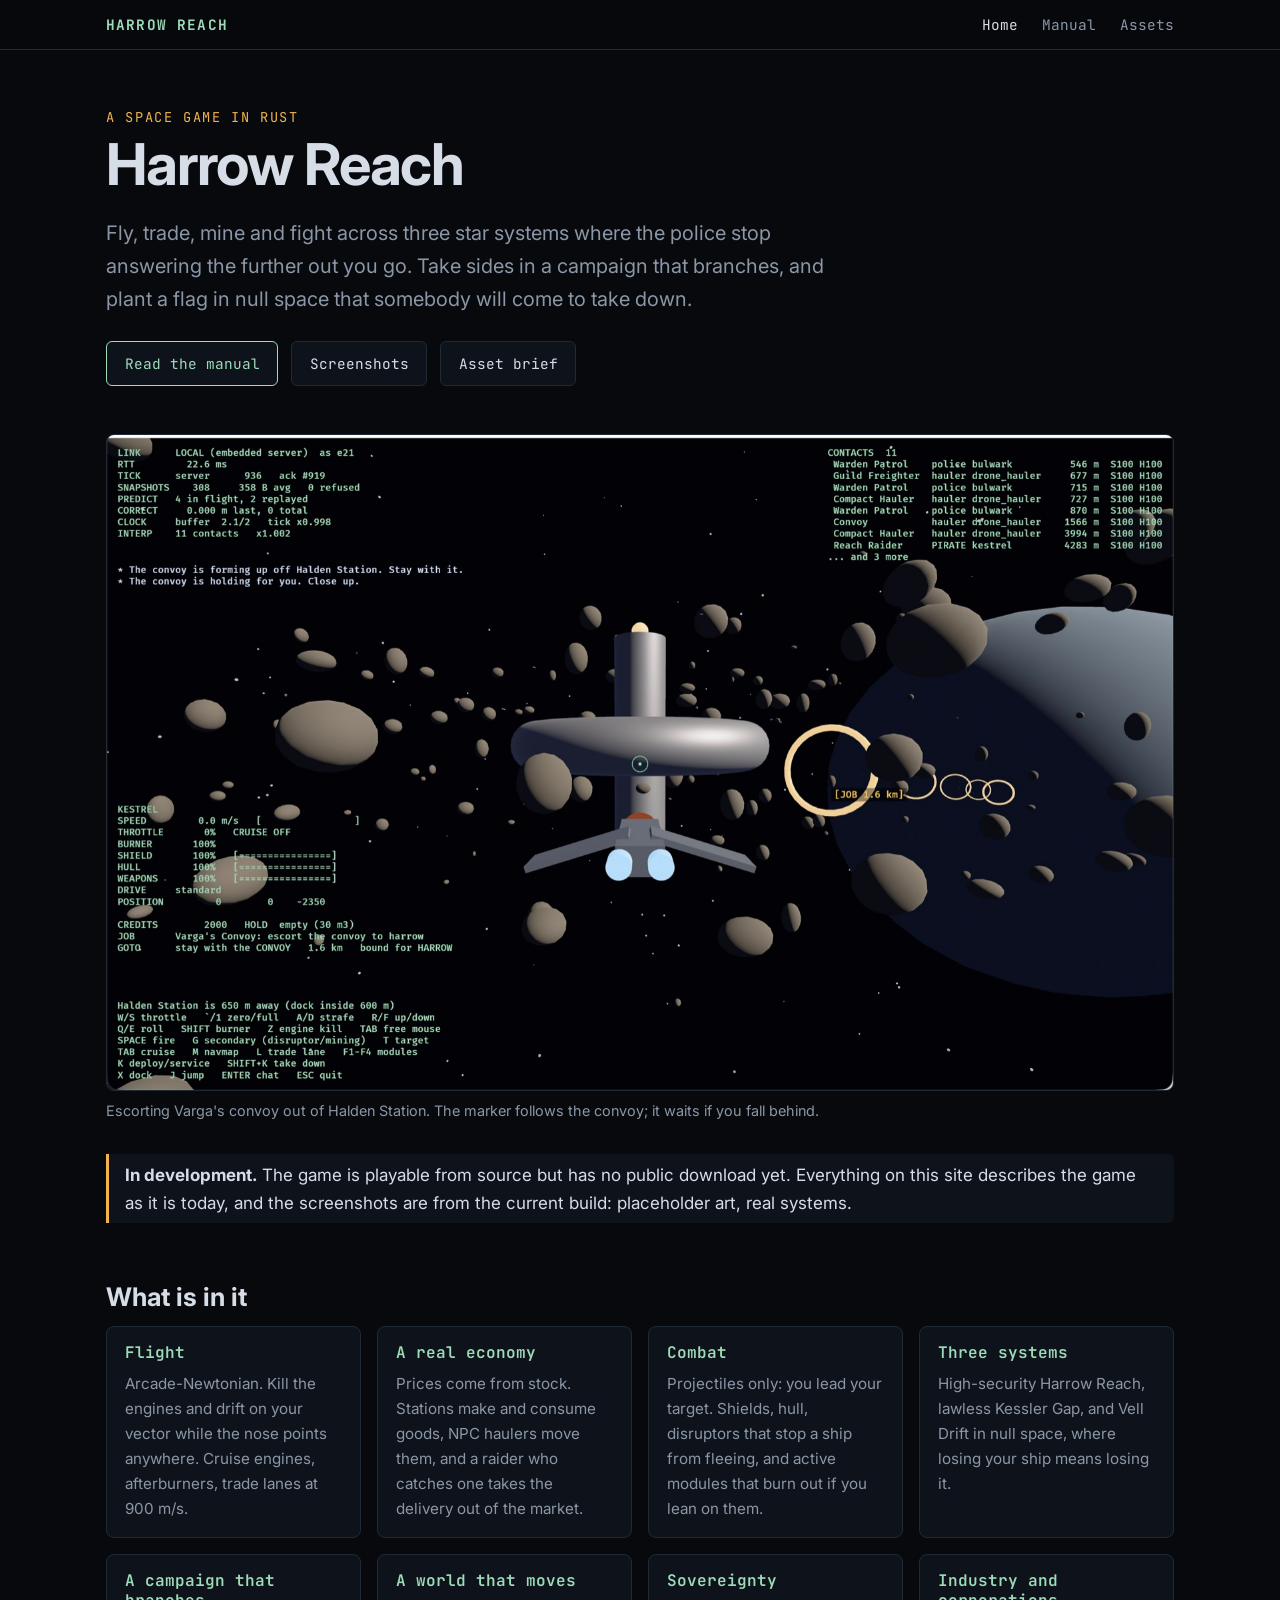
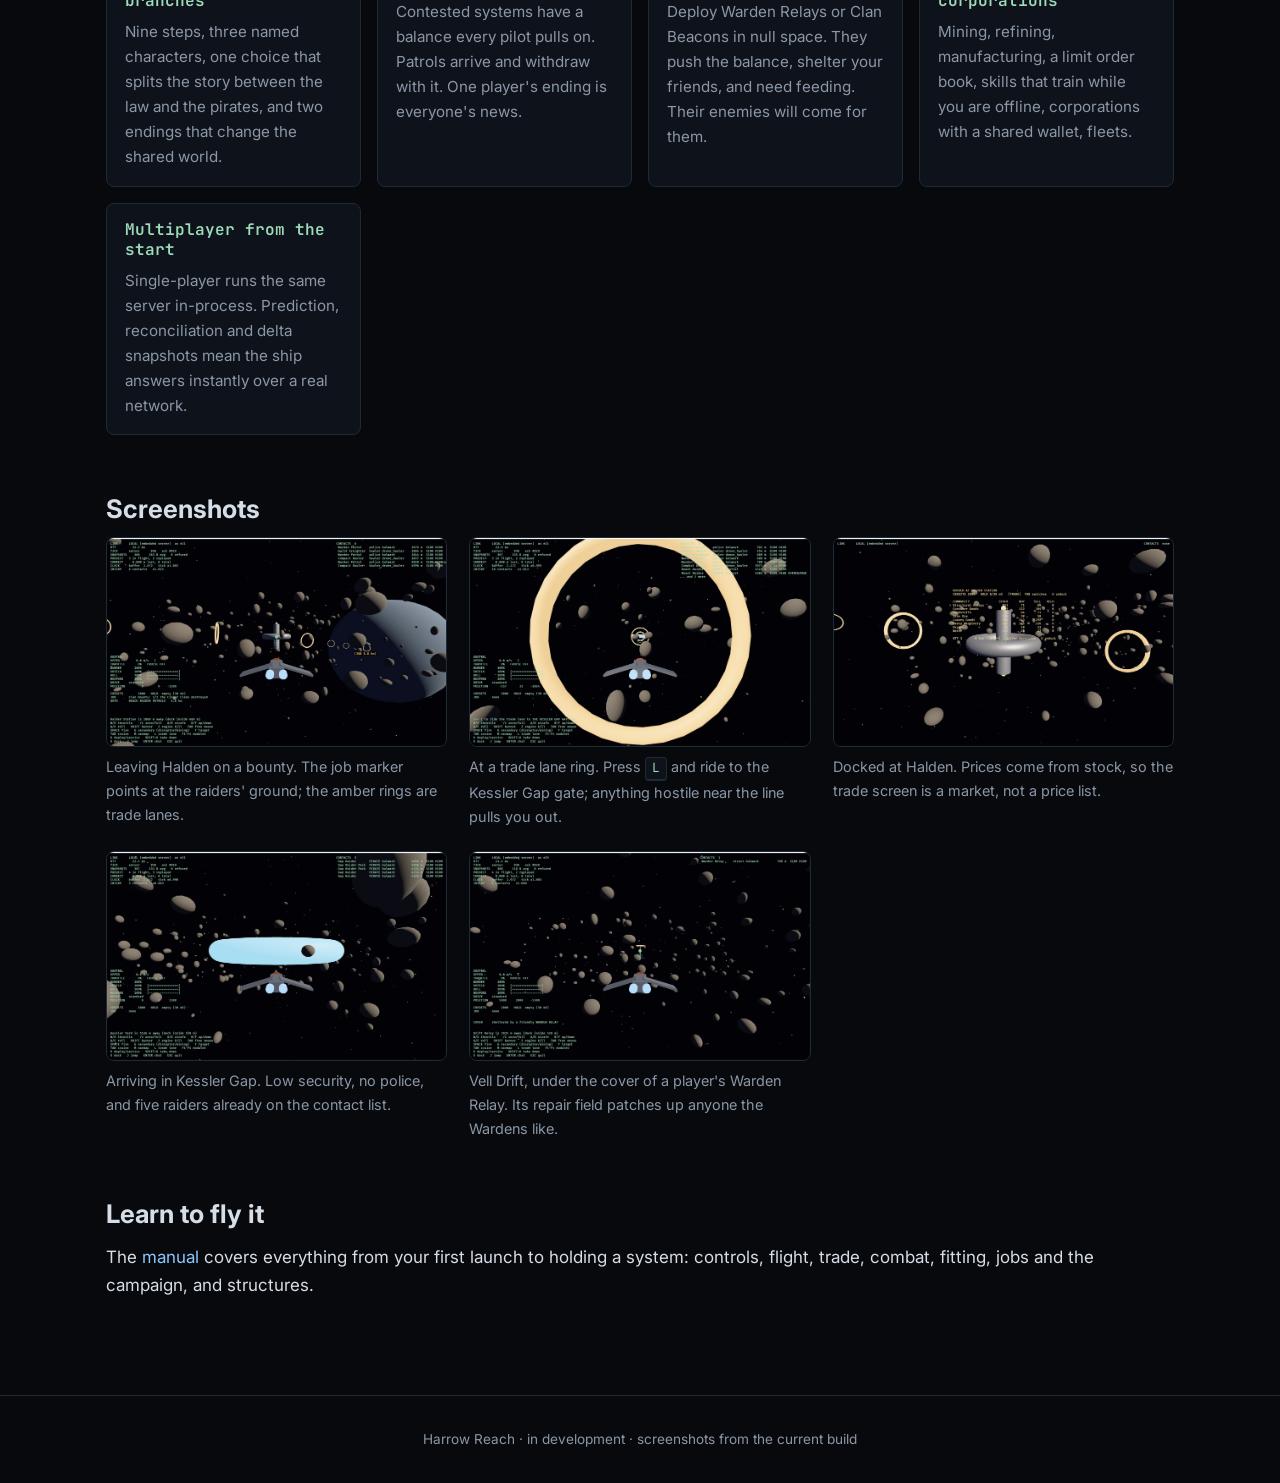
==== index.html @ b9db740d "The site: front page, screenshots, manual, asset brief Co-Authored-By: Claude Opus 5.5 (1M context) " ====
<!doctype html>
<html lang="en">
<head>
  <meta charset="utf-8">
  <meta name="viewport" content="width=device-width, initial-scale=1">
  <title>Harrow Reach</title>
  <meta name="description" content="A space trading and combat game in Rust: fly, trade, mine, fight, take sides, and plant a flag in null space.">
  <link rel="preconnect" href="https://fonts.googleapis.com">
  <link rel="preconnect" href="https://fonts.gstatic.com" crossorigin>
  <link href="https://fonts.googleapis.com/css2?family=Inter:wght@400;600;700&family=JetBrains+Mono:wght@400;600;700&display=swap" rel="stylesheet">
  <link rel="icon" href="data:image/svg+xml,%3Csvg xmlns=%27http://www.w3.org/2000/svg%27 viewBox=%270 0 32 32%27%3E%3Crect width=%2732%27 height=%2732%27 rx=%276%27 fill=%27%2307090d%27/%3E%3Ccircle cx=%2716%27 cy=%2716%27 r=%279%27 fill=%27none%27 stroke=%27%23f2b34d%27 stroke-width=%273%27/%3E%3C/svg%3E">
  <link rel="stylesheet" href="style.css">
</head>
<body>
  <nav class="site">
    <span class="brand">HARROW REACH</span>
    <a href="./" class="here">Home</a>
    <a href="manual.html">Manual</a>
    <a href="assets.html">Assets</a>
  </nav>

  <main>
    <section class="hero">
      <div class="kicker">A space game in Rust</div>
      <h1>Harrow Reach</h1>
      <p class="lede">
        Fly, trade, mine and fight across three star systems where the police
        stop answering the further out you go. Take sides in a campaign that
        branches, and plant a flag in null space that somebody will come to
        take down.
      </p>
      <div class="actions">
        <a class="button primary" href="manual.html">Read the manual</a>
        <a class="button" href="#screenshots">Screenshots</a>
        <a class="button" href="assets.html">Asset brief</a>
      </div>
    </section>

    <figure class="shot-hero">
      <img src="screenshots/02-convoy.jpg" alt="A Kestrel fighter beside Halden Station, escorting a Guild convoy; the HUD shows the job and a marker on the convoy." width="1600" height="982">
      <figcaption>Escorting Varga's convoy out of Halden Station. The marker follows the convoy; it waits if you fall behind.</figcaption>
    </figure>

    <p class="status" style="margin-top:2rem">
      <strong>In development.</strong> The game is playable from source but has
      no public download yet. Everything on this site describes the game as it
      is today, and the screenshots are from the current build: placeholder
      art, real systems.
    </p>

    <h2>What is in it</h2>
    <div class="features">
      <div class="feature"><h3>Flight</h3><p>Arcade-Newtonian. Kill the engines and drift on your vector while the nose points anywhere. Cruise engines, afterburners, trade lanes at 900 m/s.</p></div>
      <div class="feature"><h3>A real economy</h3><p>Prices come from stock. Stations make and consume goods, NPC haulers move them, and a raider who catches one takes the delivery out of the market.</p></div>
      <div class="feature"><h3>Combat</h3><p>Projectiles only: you lead your target. Shields, hull, disruptors that stop a ship from fleeing, and active modules that burn out if you lean on them.</p></div>
      <div class="feature"><h3>Three systems</h3><p>High-security Harrow Reach, lawless Kessler Gap, and Vell Drift in null space, where losing your ship means losing it.</p></div>
      <div class="feature"><h3>A campaign that branches</h3><p>Nine steps, three named characters, one choice that splits the story between the law and the pirates, and two endings that change the shared world.</p></div>
      <div class="feature"><h3>A world that moves</h3><p>Contested systems have a balance every pilot pulls on. Patrols arrive and withdraw with it. One player's ending is everyone's news.</p></div>
      <div class="feature"><h3>Sovereignty</h3><p>Deploy Warden Relays or Clan Beacons in null space. They push the balance, shelter your friends, and need feeding. Their enemies will come for them.</p></div>
      <div class="feature"><h3>Industry and corporations</h3><p>Mining, refining, manufacturing, a limit order book, skills that train while you are offline, corporations with a shared wallet, fleets.</p></div>
      <div class="feature"><h3>Multiplayer from the start</h3><p>Single-player runs the same server in-process. Prediction, reconciliation and delta snapshots mean the ship answers instantly over a real network.</p></div>
    </div>

    <h2 id="screenshots">Screenshots</h2>
    <div class="gallery">
      <figure>
        <a href="screenshots/01-halden.jpg"><img src="screenshots/01-halden.jpg" alt="Launching from near Halden Station with a bounty job; the HUD points at the raider patrols 5.8 km away." loading="lazy" width="1600" height="982"></a>
        <figcaption>Leaving Halden on a bounty. The job marker points at the raiders' ground; the amber rings are trade lanes.</figcaption>
      </figure>
      <figure>
        <a href="screenshots/03-lane.jpg"><img src="screenshots/03-lane.jpg" alt="At the ring of a trade lane, lined up toward the Kessler Gap gate." loading="lazy" width="1600" height="982"></a>
        <figcaption>At a trade lane ring. Press <kbd>L</kbd> and ride to the Kessler Gap gate; anything hostile near the line pulls you out.</figcaption>
      </figure>
      <figure>
        <a href="screenshots/04-docked.jpg"><img src="screenshots/04-docked.jpg" alt="Docked at Halden Station, the trade screen listing commodities with stock and prices." loading="lazy" width="1600" height="982"></a>
        <figcaption>Docked at Halden. Prices come from stock, so the trade screen is a market, not a price list.</figcaption>
      </figure>
      <figure>
        <a href="screenshots/05-kessler.jpg"><img src="screenshots/05-kessler.jpg" alt="Arriving in Kessler Gap beside the gate, with five Gap Raiders on the contact list." loading="lazy" width="1600" height="982"></a>
        <figcaption>Arriving in Kessler Gap. Low security, no police, and five raiders already on the contact list.</figcaption>
      </figure>
      <figure>
        <a href="screenshots/06-drift.jpg"><img src="screenshots/06-drift.jpg" alt="In Vell Drift, sheltering under a friendly Warden Relay 700 m ahead." loading="lazy" width="1600" height="982"></a>
        <figcaption>Vell Drift, under the cover of a player's Warden Relay. Its repair field patches up anyone the Wardens like.</figcaption>
      </figure>
    </div>

    <h2>Learn to fly it</h2>
    <p>
      The <a href="manual.html">manual</a> covers everything from your first
      launch to holding a system: controls, flight, trade, combat, fitting,
      jobs and the campaign, and structures.
    </p>
  </main>

  <footer>Harrow Reach · in development · screenshots from the current build</footer>
</body>
</html>
---- style.css ----
/* Harrow Reach: the site. The game's own palette, the HUD's own font. */

:root {
  --bg: #07090d;
  --panel: #0e131b;
  --line: #1f2a37;
  --text: #d6dde6;
  --muted: #8b97a6;
  --hud: #9edbb8;       /* the in-game HUD green */
  --amber: #f2b34d;     /* lane rings and the job marker */
  --link: #8cc8ff;
  --mono: "JetBrains Mono", ui-monospace, "SF Mono", Menlo, monospace;
  --sans: "Inter", system-ui, -apple-system, "Segoe UI", sans-serif;
}

* { box-sizing: border-box; }

body {
  margin: 0;
  background: var(--bg);
  color: var(--text);
  font: 17px/1.65 var(--sans);
}

a { color: var(--link); text-decoration: none; }
a:hover { text-decoration: underline; }

code, kbd, .mono { font-family: var(--mono); font-size: 0.88em; }
kbd {
  display: inline-block;
  padding: 0 0.45em;
  border: 1px solid var(--line);
  border-bottom-width: 2px;
  border-radius: 4px;
  background: var(--panel);
  color: var(--hud);
  white-space: nowrap;
}

/* --- navigation -------------------------------------------------------- */

nav.site {
  position: sticky;
  top: 0;
  z-index: 10;
  display: flex;
  align-items: center;
  gap: 1.5rem;
  padding: 0.8rem max(16px, calc((100% - 1100px) / 2 + 16px));
  background: rgba(7, 9, 13, 0.92);
  backdrop-filter: blur(6px);
  border-bottom: 1px solid var(--line);
  font-family: var(--mono);
  font-size: 0.9rem;
}
nav.site .brand { color: var(--hud); font-weight: 700; letter-spacing: 0.08em; margin-right: auto; }
nav.site a { color: var(--muted); }
nav.site a.here, nav.site a:hover { color: var(--text); text-decoration: none; }

/* --- layout ------------------------------------------------------------ */

main { max-width: 1100px; margin: 0 auto; padding: 0 16px 5rem; }
.narrow { max-width: 760px; }

h1, h2, h3 { line-height: 1.25; }
h1 { font-size: clamp(2.2rem, 6vw, 3.6rem); margin: 0; letter-spacing: -0.02em; }
h2 { font-size: 1.6rem; margin: 3.2rem 0 0.8rem; padding-top: 0.4rem; }
h3 { font-size: 1.15rem; margin: 2rem 0 0.5rem; color: var(--hud); font-family: var(--mono); font-weight: 600; }
p, ul, ol, table { margin: 0 0 1rem; }
.muted { color: var(--muted); }

/* --- the front page ------------------------------------------------------ */

.hero { padding: 3.5rem 0 2rem; }
.hero .kicker { font-family: var(--mono); color: var(--amber); letter-spacing: 0.12em; font-size: 0.85rem; text-transform: uppercase; }
.hero .lede { font-size: 1.25rem; color: var(--muted); max-width: 46rem; margin-top: 1rem; }
.hero .actions { display: flex; flex-wrap: wrap; gap: 0.8rem; margin-top: 1.6rem; }
.button {
  display: inline-block;
  padding: 0.6rem 1.1rem;
  border: 1px solid var(--line);
  border-radius: 6px;
  background: var(--panel);
  color: var(--text);
  font-family: var(--mono);
  font-size: 0.9rem;
}
.button.primary { border-color: var(--hud); color: var(--hud); }
.button:hover { text-decoration: none; border-color: var(--text); }

figure { margin: 0; }
figure img { display: block; width: 100%; height: auto; border-radius: 8px; border: 1px solid var(--line); }
figcaption { color: var(--muted); font-size: 0.9rem; margin-top: 0.5rem; }
.shot-hero { margin: 1rem 0 0; }

.features { display: grid; grid-template-columns: repeat(auto-fit, minmax(240px, 1fr)); gap: 1rem; }
.feature { background: var(--panel); border: 1px solid var(--line); border-radius: 8px; padding: 1rem 1.1rem; }
.feature h3 { margin-top: 0; font-size: 1rem; }
.feature p { margin: 0; color: var(--muted); font-size: 0.95rem; }

.gallery { display: grid; grid-template-columns: repeat(auto-fit, minmax(320px, 1fr)); gap: 1.4rem; }
.gallery a:hover { text-decoration: none; }

.status { border-left: 3px solid var(--amber); padding: 0.4rem 1rem; background: var(--panel); border-radius: 0 6px 6px 0; }

/* --- the manual ---------------------------------------------------------- */

.manual article { min-width: 0; }
.manual { display: grid; grid-template-columns: 220px minmax(0, 1fr); gap: 3rem; padding-top: 2.5rem; }
.toc { position: sticky; top: 4.5rem; align-self: start; font-size: 0.9rem; max-height: calc(100vh - 6rem); overflow: auto; }
.toc ol { list-style: none; padding: 0; margin: 0; }
.toc li { margin: 0.2rem 0; }
.toc a { color: var(--muted); }
.toc a:hover { color: var(--text); }
.manual h2:first-of-type { margin-top: 0.5rem; }

table { width: 100%; border-collapse: collapse; font-size: 0.95rem; }
th, td { text-align: left; vertical-align: top; padding: 0.45rem 0.6rem; border-bottom: 1px solid var(--line); }
th { color: var(--muted); font-weight: 600; font-size: 0.85rem; text-transform: uppercase; letter-spacing: 0.04em; }
td:first-child { white-space: nowrap; }
.table-wrap { overflow-x: auto; }

.note { border: 1px solid var(--line); background: var(--panel); border-radius: 6px; padding: 0.8rem 1rem; font-size: 0.95rem; }
.note strong { color: var(--amber); }

footer { border-top: 1px solid var(--line); color: var(--muted); font-size: 0.85rem; padding: 2rem 16px; text-align: center; }

@media (max-width: 820px) {
  /* minmax(0, ...) rather than 1fr: a bare 1fr lets the column grow to its
     widest content (a table, a run of keys) and the page scrolls sideways. */
  .manual { grid-template-columns: minmax(0, 1fr); gap: 1rem; }
  nav.site { font-size: 0.82rem; }
  .toc { position: static; max-height: none; border: 1px solid var(--line); border-radius: 8px; padding: 0.8rem 1rem; }
  nav.site { gap: 1rem; }
  td:first-child { white-space: normal; }
}
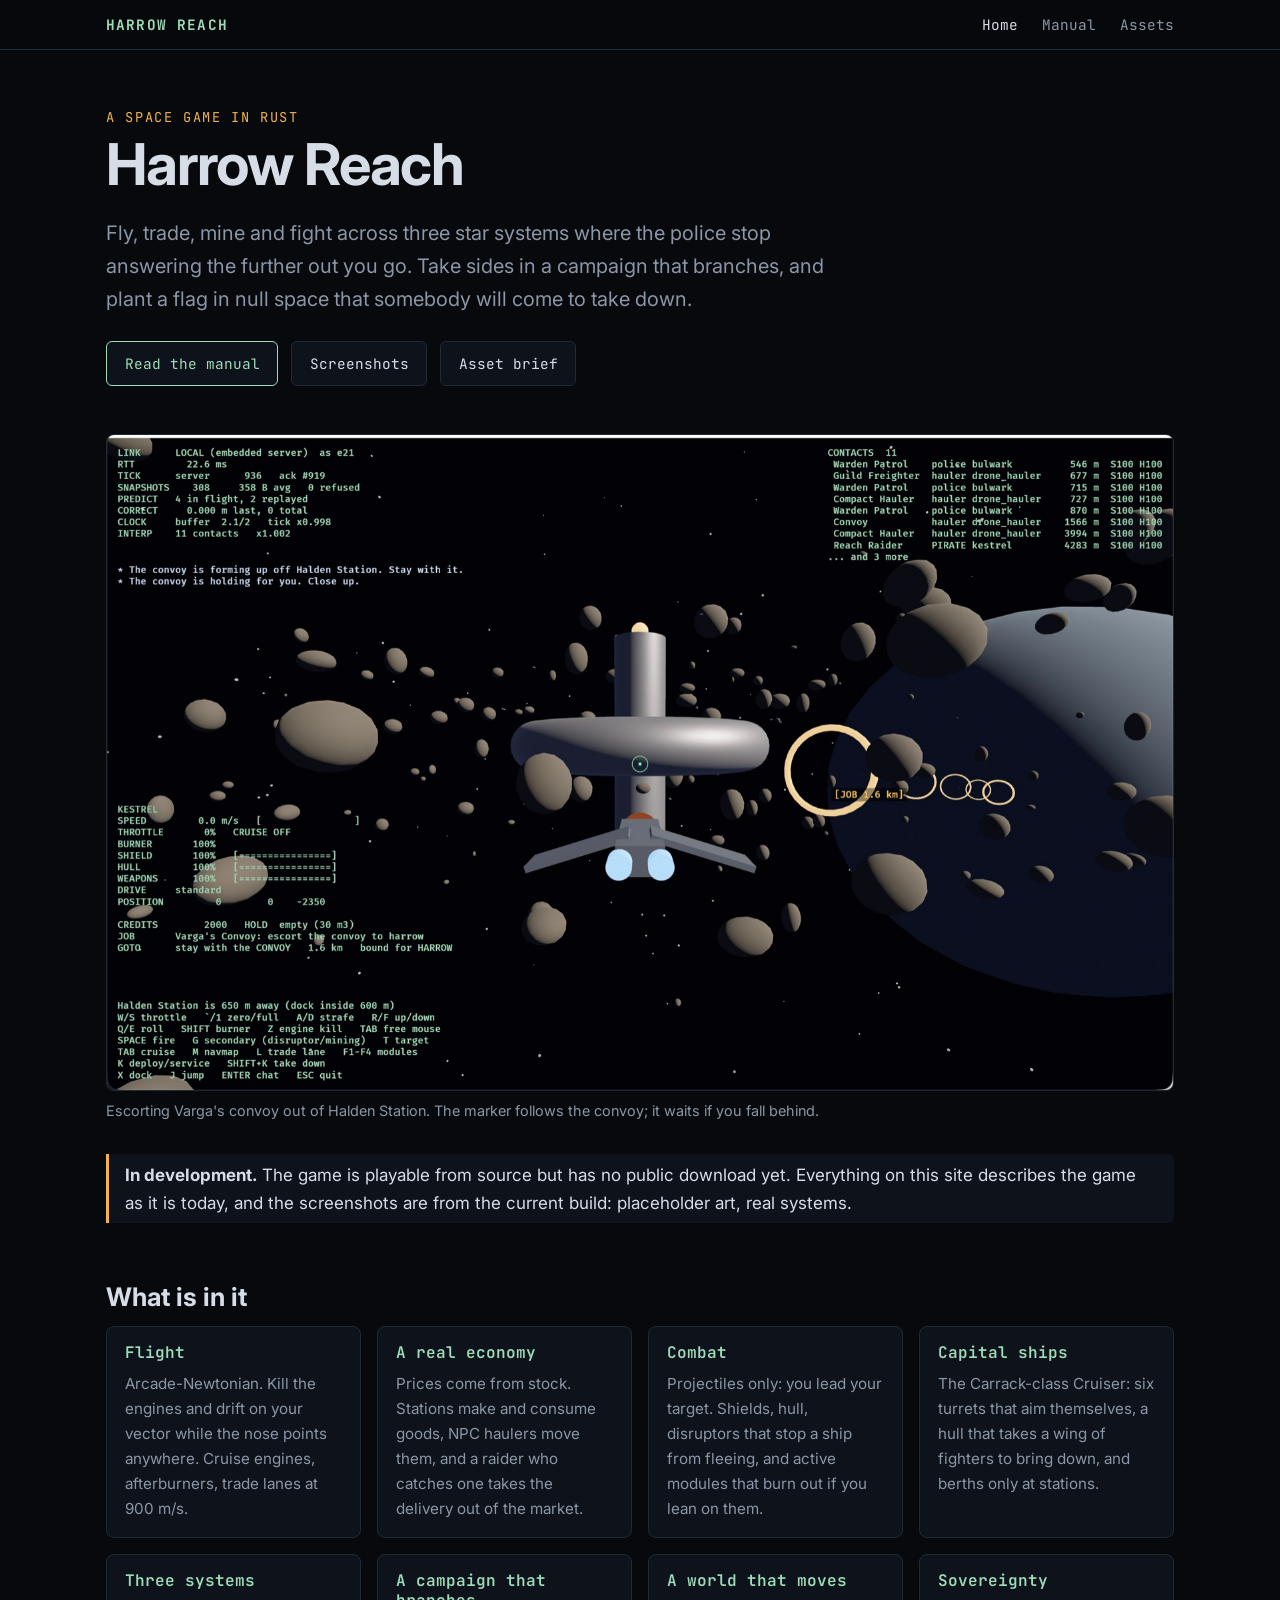
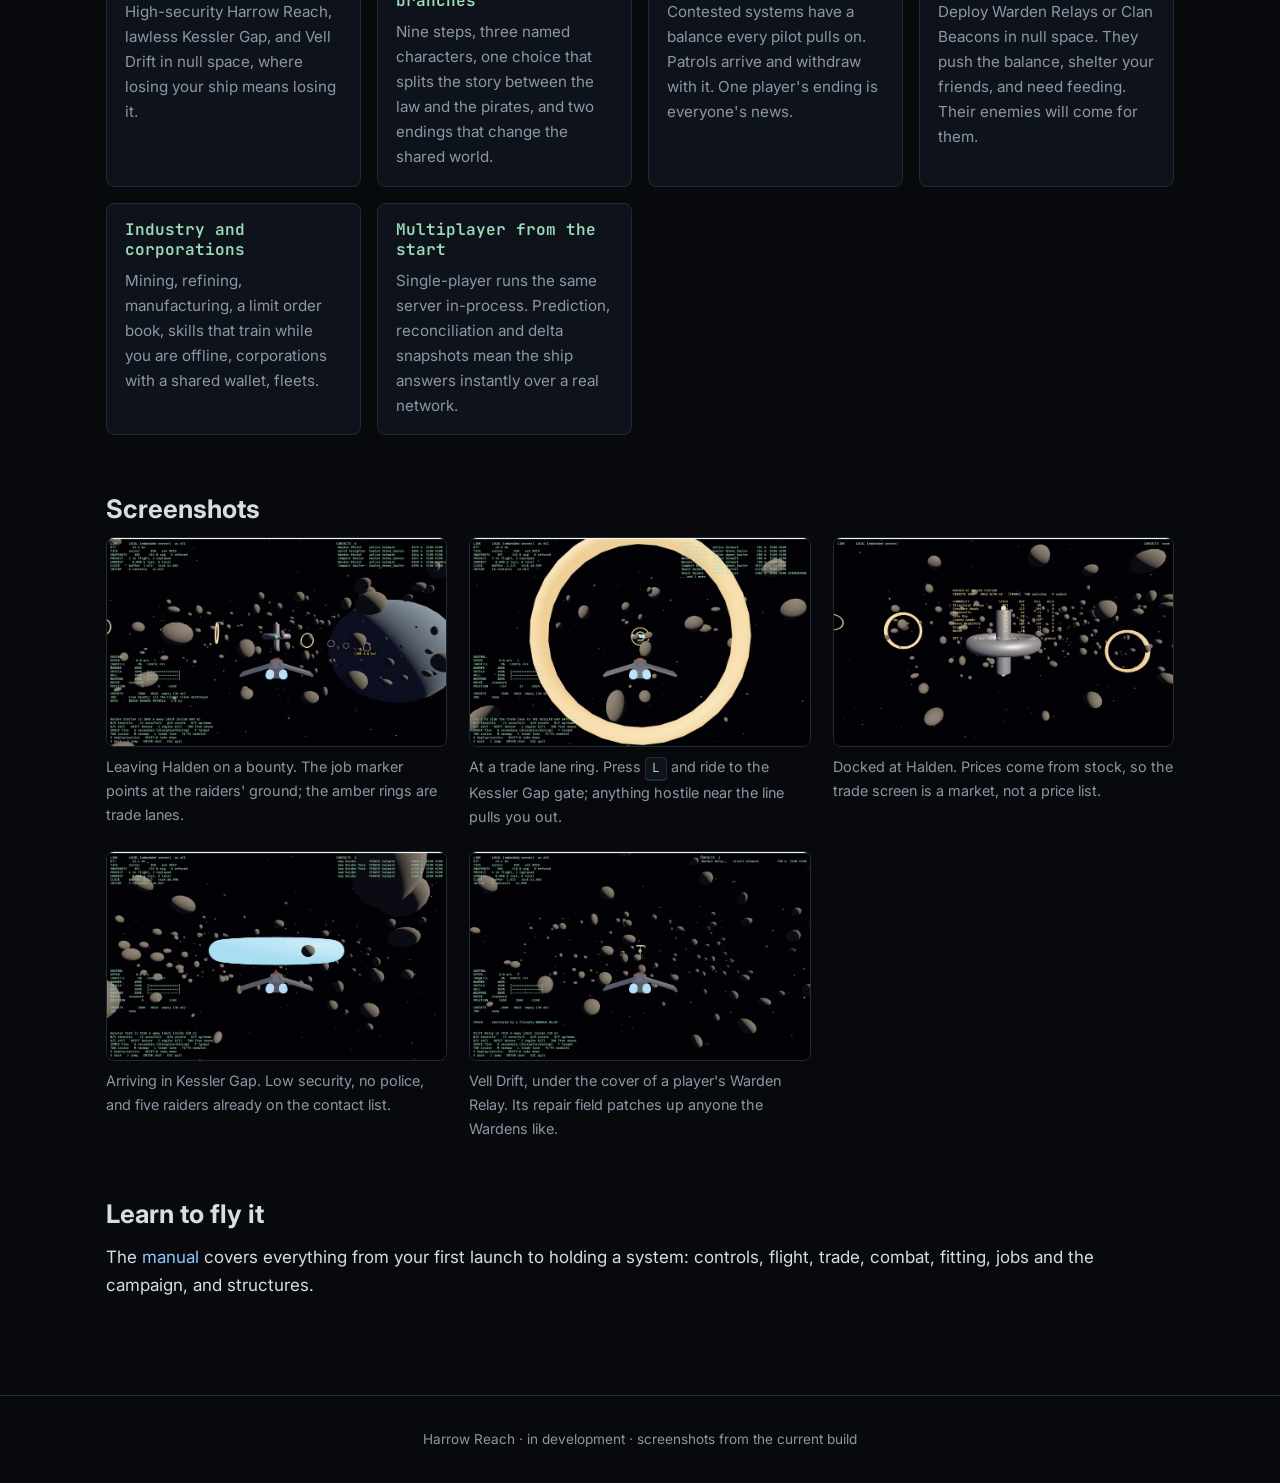
==== commit 808a3908: "Manual and front page: capital ships and tracking turrets (M29) Co-Authored-By: Claude Opus 5.5 (1M " ====
--- a/index.html
+++ b/index.html
@@ -53,6 +53,7 @@
       <div class="feature"><h3>Flight</h3><p>Arcade-Newtonian. Kill the engines and drift on your vector while the nose points anywhere. Cruise engines, afterburners, trade lanes at 900 m/s.</p></div>
       <div class="feature"><h3>A real economy</h3><p>Prices come from stock. Stations make and consume goods, NPC haulers move them, and a raider who catches one takes the delivery out of the market.</p></div>
       <div class="feature"><h3>Combat</h3><p>Projectiles only: you lead your target. Shields, hull, disruptors that stop a ship from fleeing, and active modules that burn out if you lean on them.</p></div>
+      <div class="feature"><h3>Capital ships</h3><p>The Carrack-class Cruiser: six turrets that aim themselves, a hull that takes a wing of fighters to bring down, and berths only at stations.</p></div>
       <div class="feature"><h3>Three systems</h3><p>High-security Harrow Reach, lawless Kessler Gap, and Vell Drift in null space, where losing your ship means losing it.</p></div>
       <div class="feature"><h3>A campaign that branches</h3><p>Nine steps, three named characters, one choice that splits the story between the law and the pirates, and two endings that change the shared world.</p></div>
       <div class="feature"><h3>A world that moves</h3><p>Contested systems have a balance every pilot pulls on. Patrols arrive and withdraw with it. One player's ending is everyone's news.</p></div>
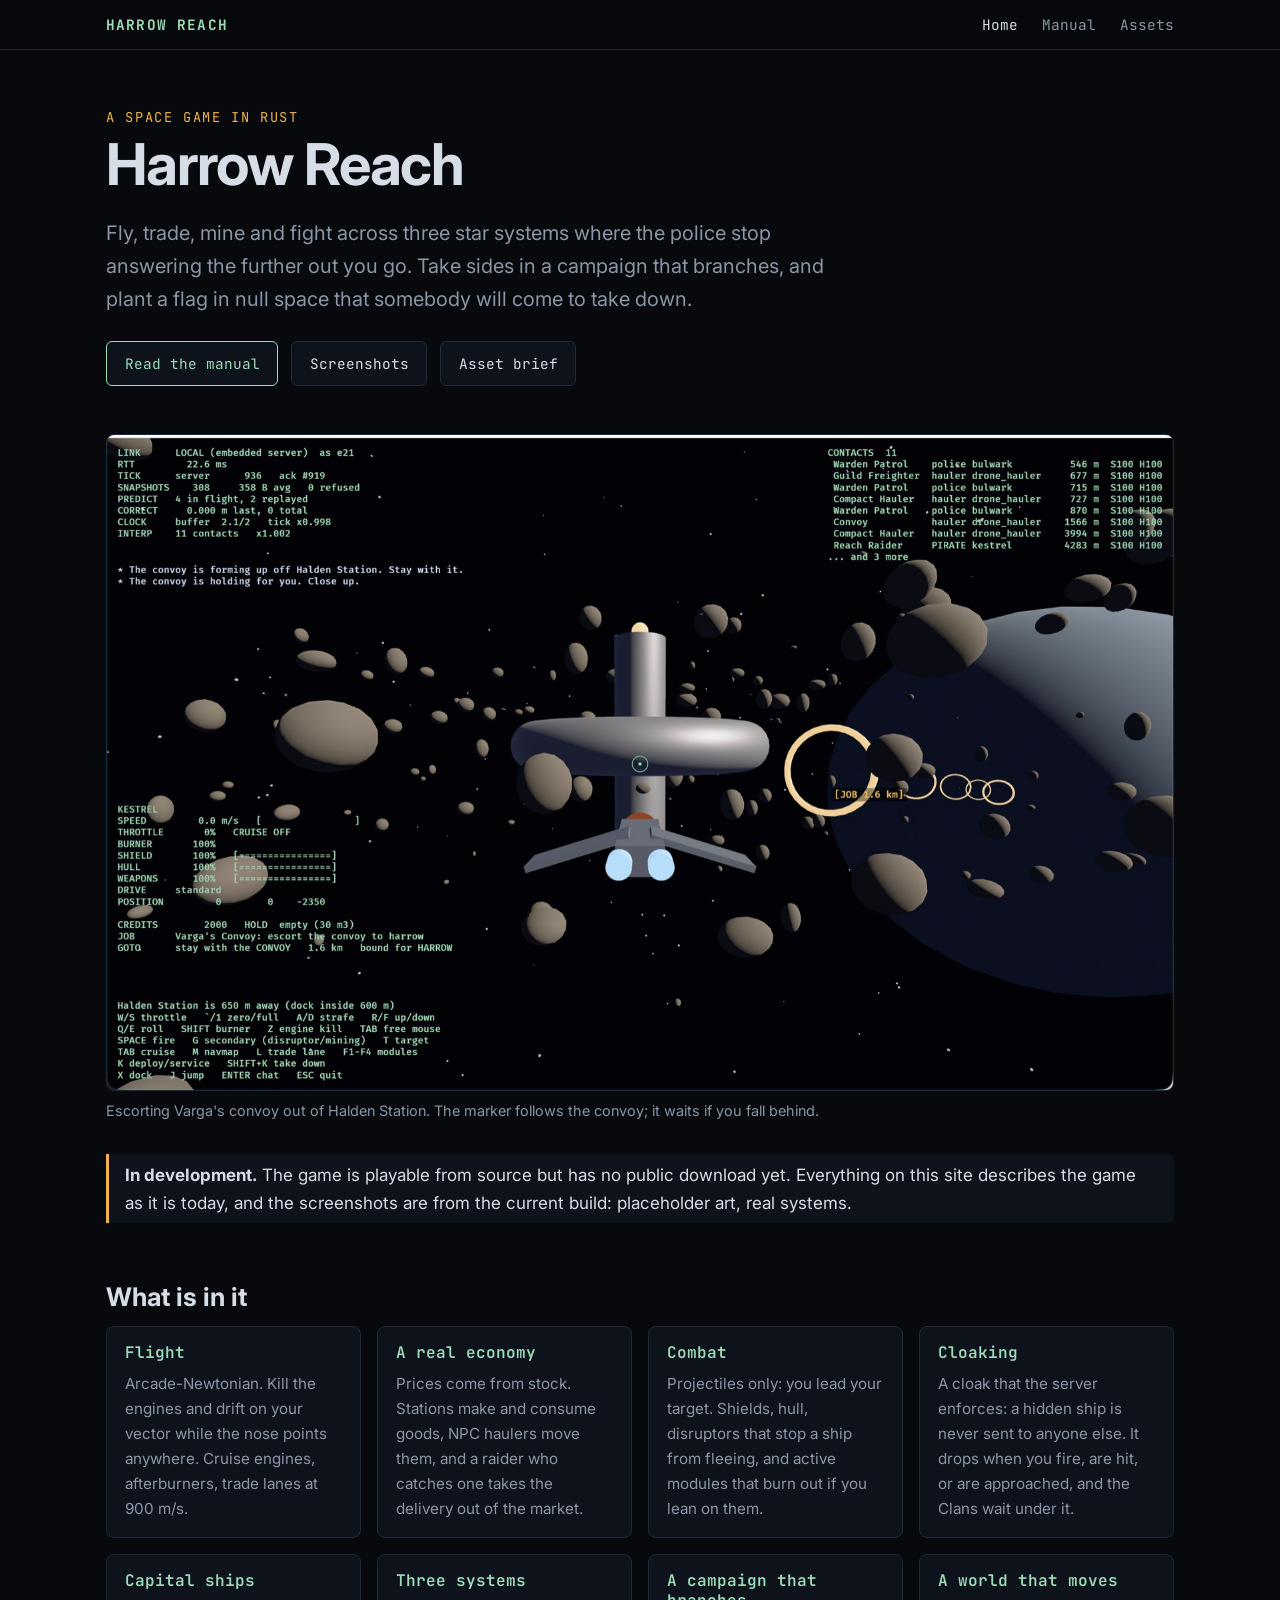
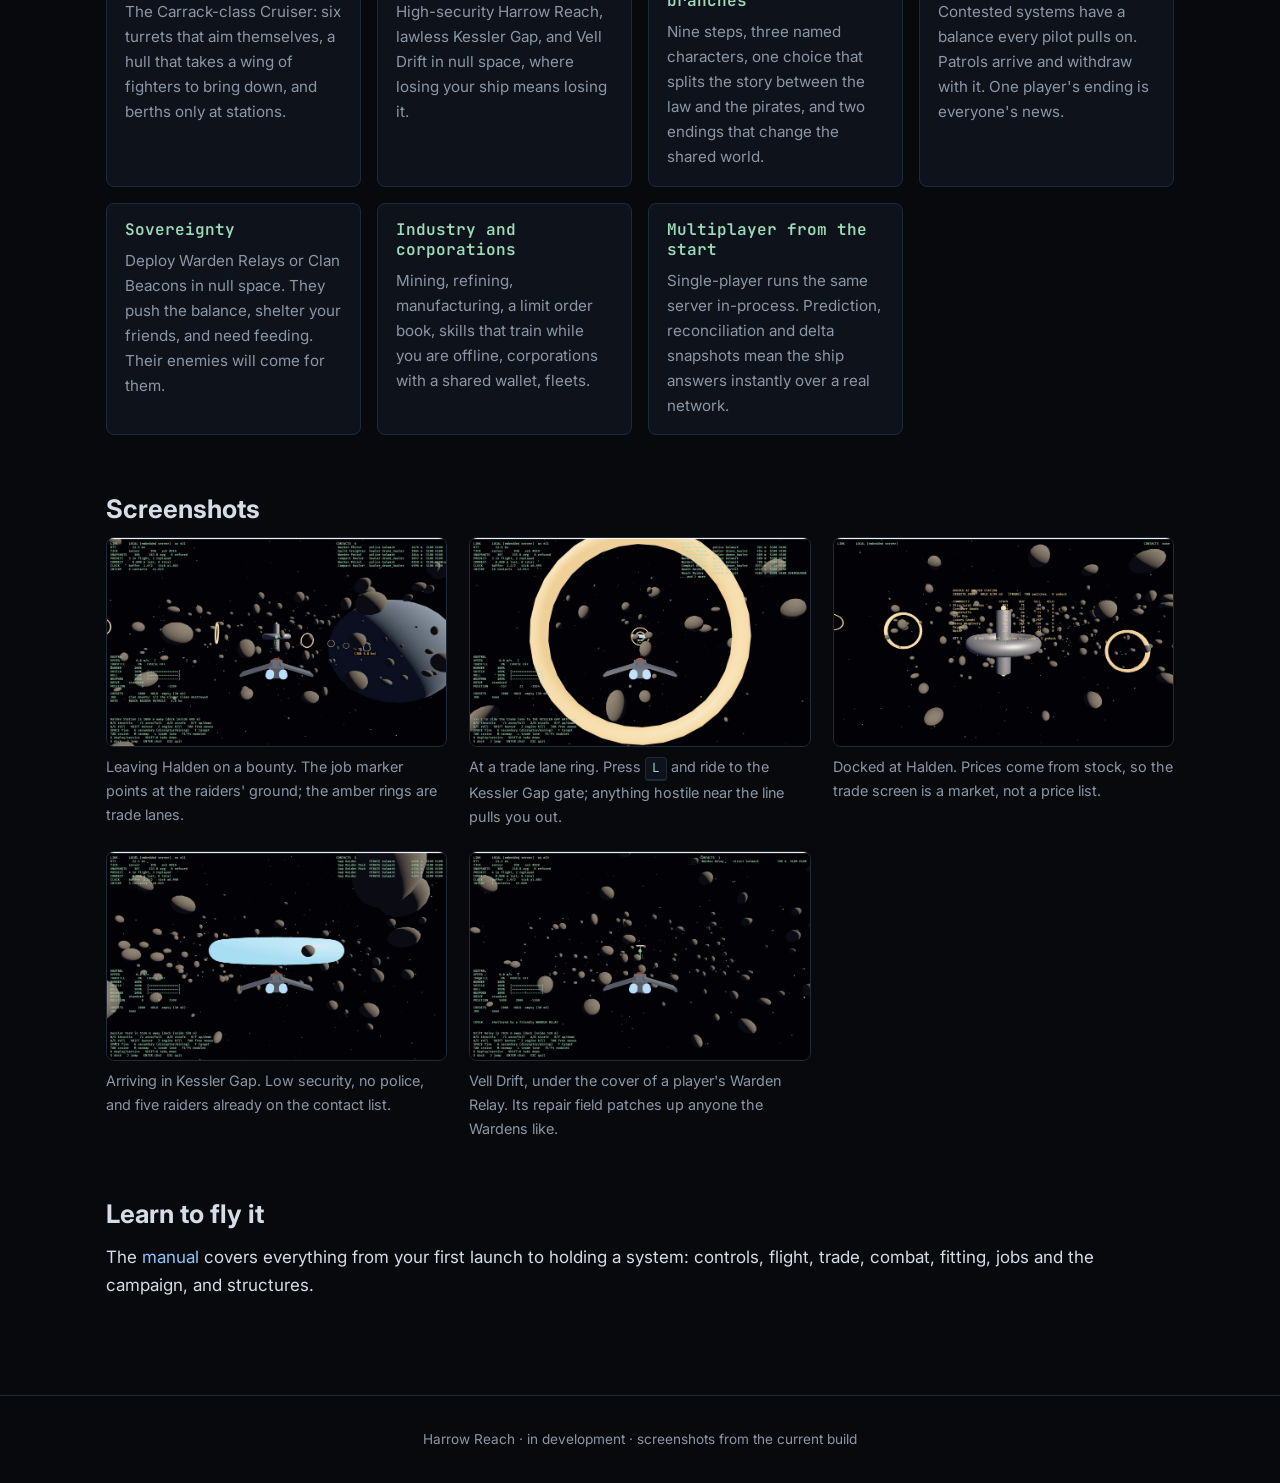
==== commit f9758224: "Manual and front page: cloaking (M30) Co-Authored-By: Claude Opus 5.5 (1M context) <noreply@anthropi" ====
--- a/index.html
+++ b/index.html
@@ -53,6 +53,7 @@
       <div class="feature"><h3>Flight</h3><p>Arcade-Newtonian. Kill the engines and drift on your vector while the nose points anywhere. Cruise engines, afterburners, trade lanes at 900 m/s.</p></div>
       <div class="feature"><h3>A real economy</h3><p>Prices come from stock. Stations make and consume goods, NPC haulers move them, and a raider who catches one takes the delivery out of the market.</p></div>
       <div class="feature"><h3>Combat</h3><p>Projectiles only: you lead your target. Shields, hull, disruptors that stop a ship from fleeing, and active modules that burn out if you lean on them.</p></div>
+      <div class="feature"><h3>Cloaking</h3><p>A cloak that the server enforces: a hidden ship is never sent to anyone else. It drops when you fire, are hit, or are approached, and the Clans wait under it.</p></div>
       <div class="feature"><h3>Capital ships</h3><p>The Carrack-class Cruiser: six turrets that aim themselves, a hull that takes a wing of fighters to bring down, and berths only at stations.</p></div>
       <div class="feature"><h3>Three systems</h3><p>High-security Harrow Reach, lawless Kessler Gap, and Vell Drift in null space, where losing your ship means losing it.</p></div>
       <div class="feature"><h3>A campaign that branches</h3><p>Nine steps, three named characters, one choice that splits the story between the law and the pirates, and two endings that change the shared world.</p></div>
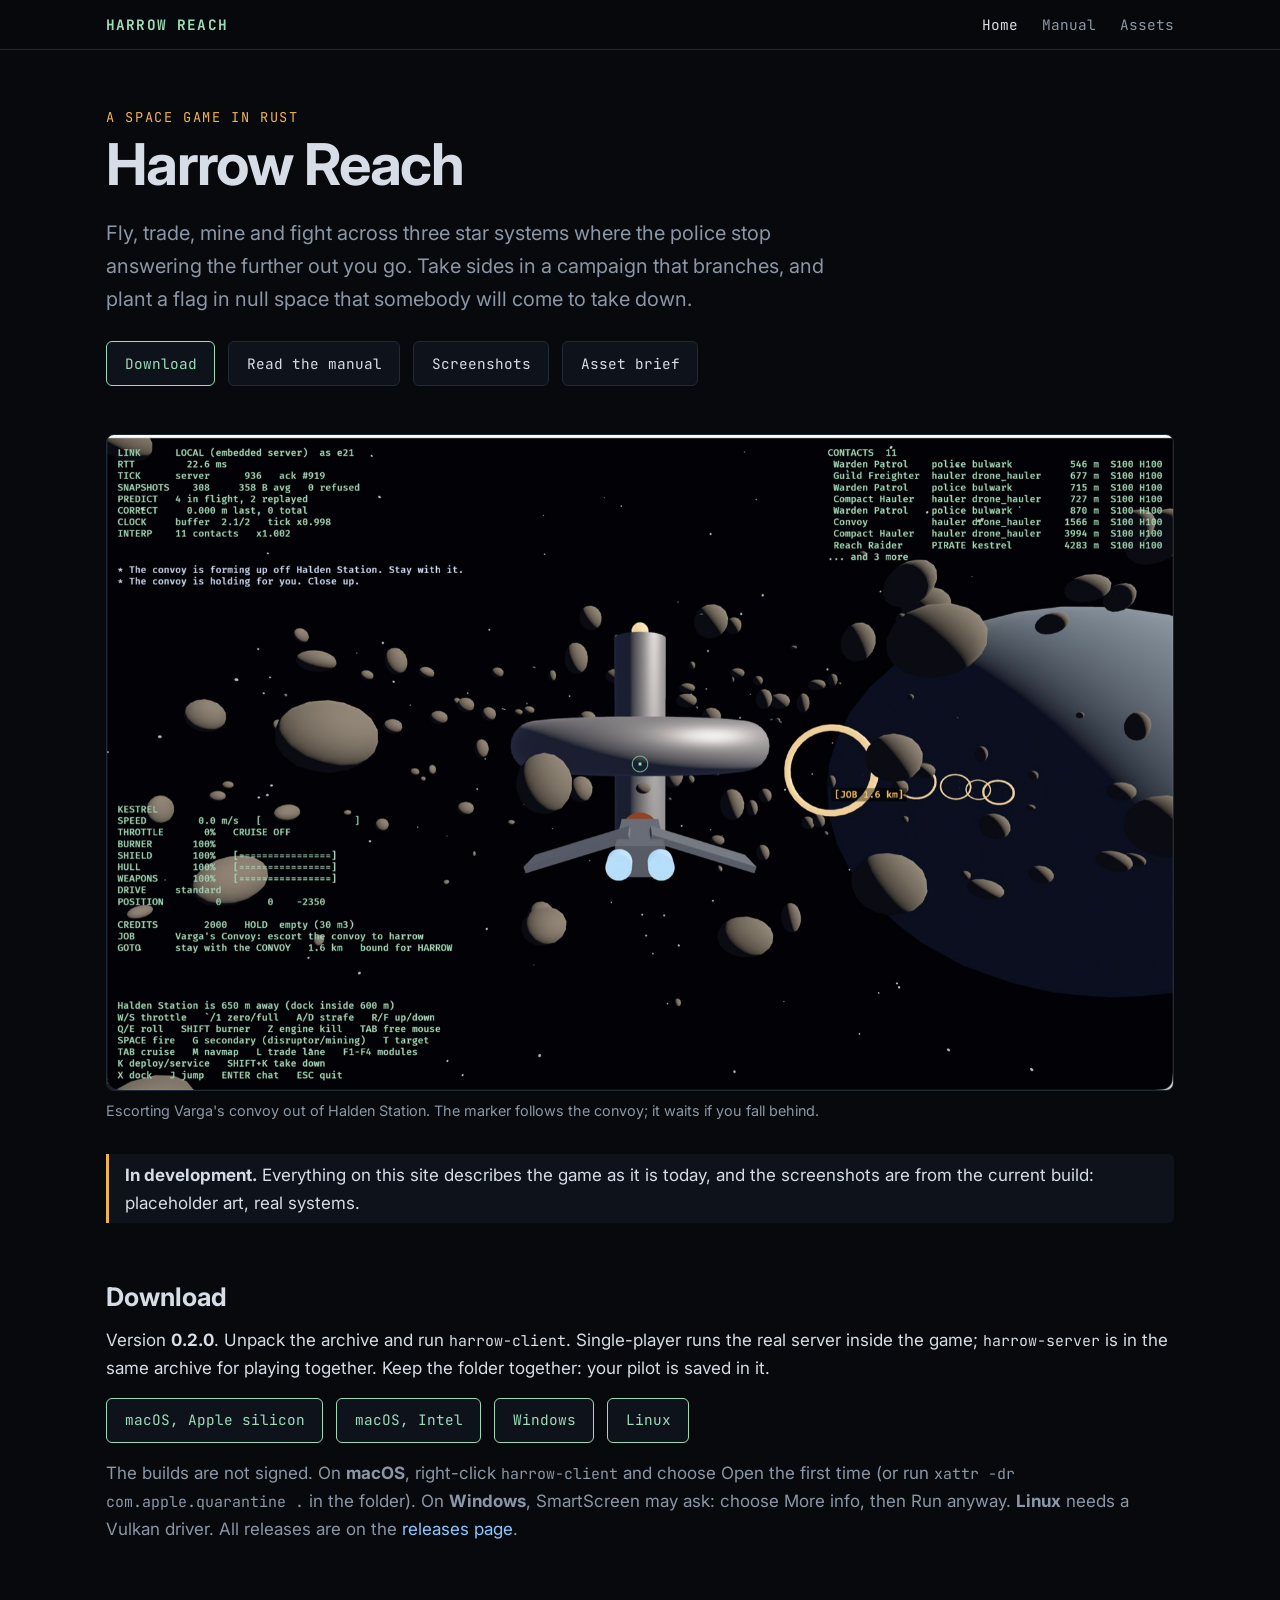
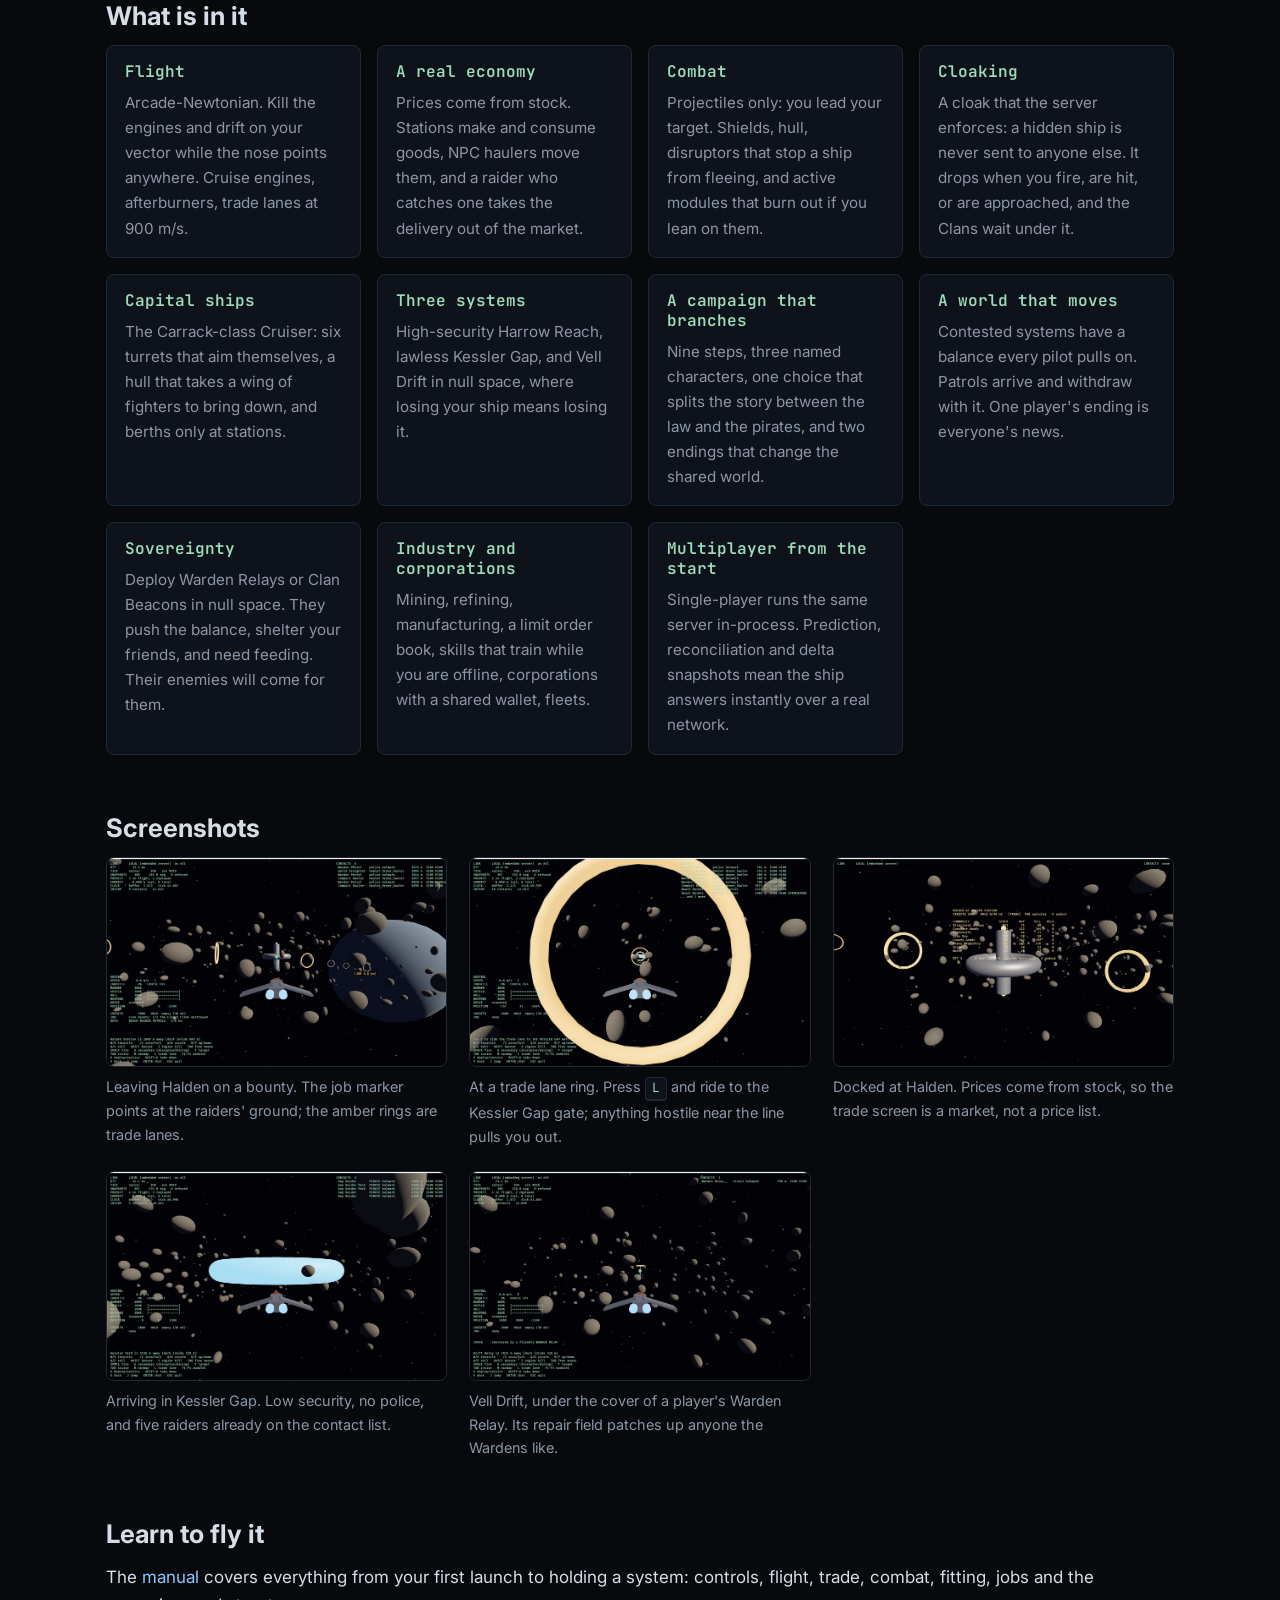
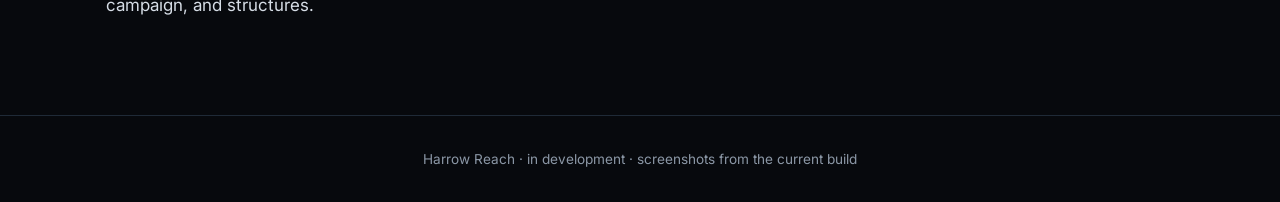
==== commit dc10d882: "Download section: v0.2.0 for macOS, Windows and Linux Co-Authored-By: Claude Opus 5.5 (1M context) <" ====
--- a/index.html
+++ b/index.html
@@ -30,7 +30,8 @@
         take down.
       </p>
       <div class="actions">
-        <a class="button primary" href="manual.html">Read the manual</a>
+        <a class="button primary" href="#download">Download</a>
+        <a class="button" href="manual.html">Read the manual</a>
         <a class="button" href="#screenshots">Screenshots</a>
         <a class="button" href="assets.html">Asset brief</a>
       </div>
@@ -42,10 +43,31 @@
     </figure>
 
     <p class="status" style="margin-top:2rem">
-      <strong>In development.</strong> The game is playable from source but has
-      no public download yet. Everything on this site describes the game as it
-      is today, and the screenshots are from the current build: placeholder
-      art, real systems.
+      <strong>In development.</strong> Everything on this site describes the
+      game as it is today, and the screenshots are from the current build:
+      placeholder art, real systems.
+    </p>
+
+    <h2 id="download">Download</h2>
+    <p>
+      Version <strong>0.2.0</strong>. Unpack the archive and run
+      <code>harrow-client</code>. Single-player runs the real server inside the
+      game; <code>harrow-server</code> is in the same archive for playing
+      together. Keep the folder together: your pilot is saved in it.
+    </p>
+    <div class="downloads">
+      <a class="button primary" href="https://github.com/rsantacroce/harrow-reach-site/releases/download/v0.2.0/harrow-reach-v0.2.0-macos-arm64.tar.gz">macOS, Apple silicon</a>
+      <a class="button primary" href="https://github.com/rsantacroce/harrow-reach-site/releases/download/v0.2.0/harrow-reach-v0.2.0-macos-x86_64.tar.gz">macOS, Intel</a>
+      <a class="button primary" href="https://github.com/rsantacroce/harrow-reach-site/releases/download/v0.2.0/harrow-reach-v0.2.0-windows-x86_64.zip">Windows</a>
+      <a class="button primary" href="https://github.com/rsantacroce/harrow-reach-site/releases/download/v0.2.0/harrow-reach-v0.2.0-linux-x86_64.tar.gz">Linux</a>
+    </div>
+    <p class="muted" style="margin-top:1rem">
+      The builds are not signed. On <strong>macOS</strong>, right-click
+      <code>harrow-client</code> and choose Open the first time (or run
+      <code>xattr -dr com.apple.quarantine .</code> in the folder). On
+      <strong>Windows</strong>, SmartScreen may ask: choose More info, then Run
+      anyway. <strong>Linux</strong> needs a Vulkan driver. All releases are on
+      the <a href="https://github.com/rsantacroce/harrow-reach-site/releases">releases page</a>.
     </p>
 
     <h2>What is in it</h2>
--- a/style.css
+++ b/style.css
@@ -101,6 +101,8 @@
 .gallery { display: grid; grid-template-columns: repeat(auto-fit, minmax(320px, 1fr)); gap: 1.4rem; }
 .gallery a:hover { text-decoration: none; }
 
+.downloads { display: flex; flex-wrap: wrap; gap: 0.8rem; }
+
 .status { border-left: 3px solid var(--amber); padding: 0.4rem 1rem; background: var(--panel); border-radius: 0 6px 6px 0; }
 
 /* --- the manual ---------------------------------------------------------- */
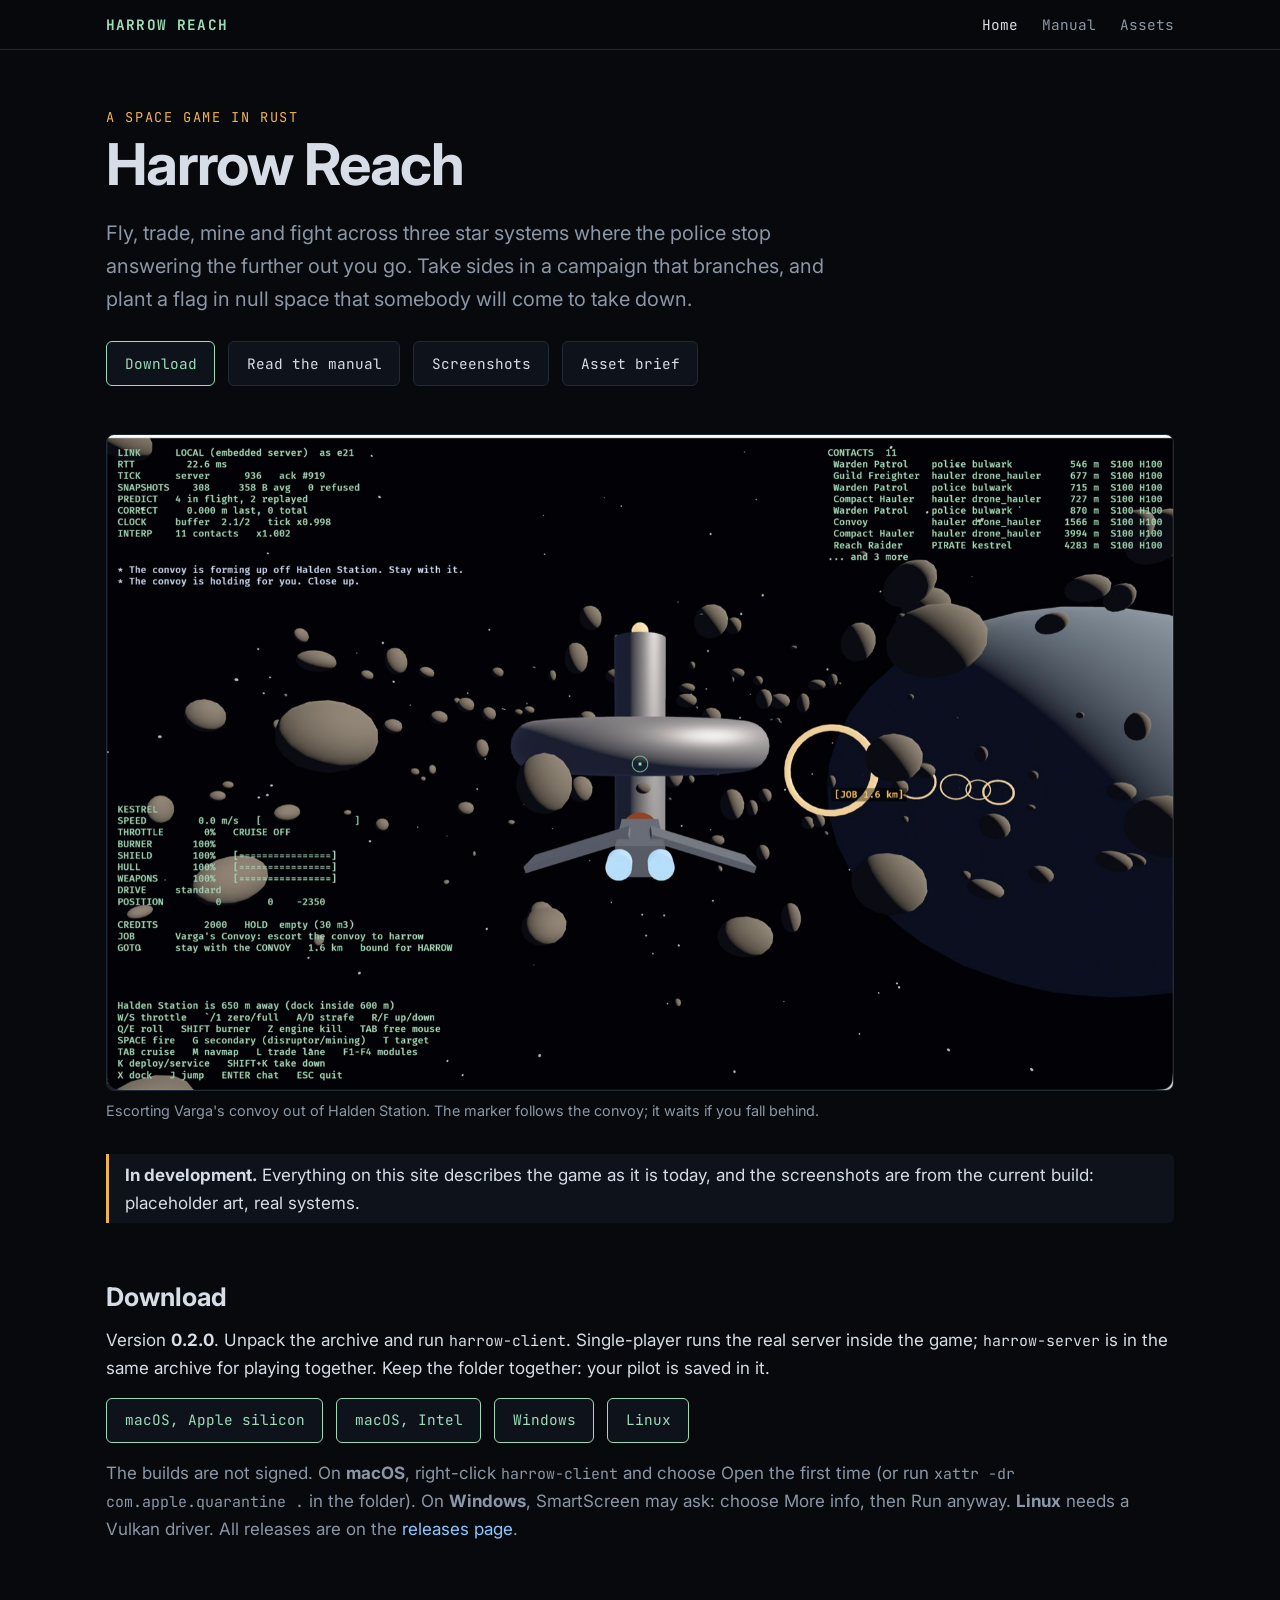
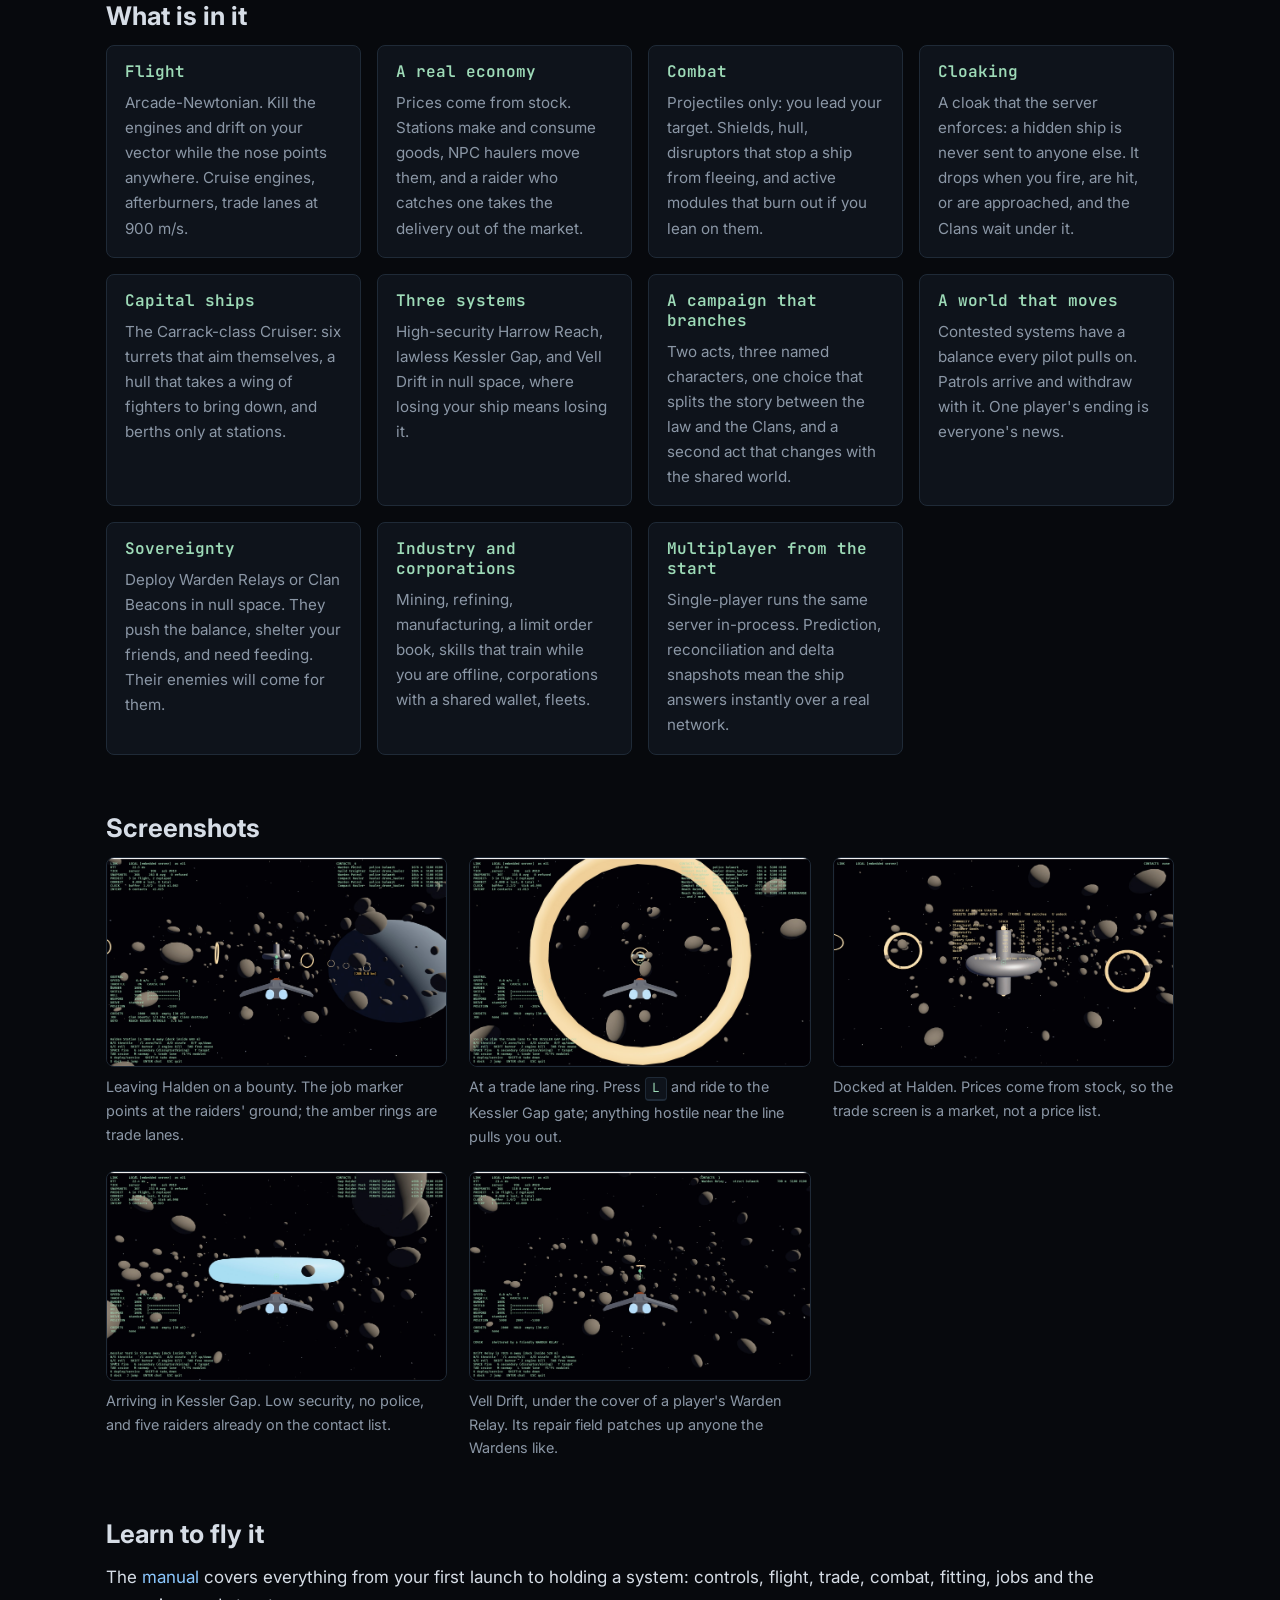
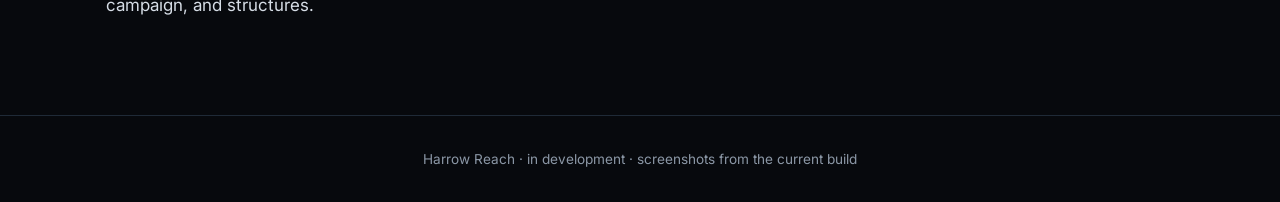
==== commit af613dbc: "Manual and front page: the campaign's second act (M31) Co-Authored-By: Claude Opus 5.5 (1M context) " ====
--- a/index.html
+++ b/index.html
@@ -78,7 +78,7 @@
       <div class="feature"><h3>Cloaking</h3><p>A cloak that the server enforces: a hidden ship is never sent to anyone else. It drops when you fire, are hit, or are approached, and the Clans wait under it.</p></div>
       <div class="feature"><h3>Capital ships</h3><p>The Carrack-class Cruiser: six turrets that aim themselves, a hull that takes a wing of fighters to bring down, and berths only at stations.</p></div>
       <div class="feature"><h3>Three systems</h3><p>High-security Harrow Reach, lawless Kessler Gap, and Vell Drift in null space, where losing your ship means losing it.</p></div>
-      <div class="feature"><h3>A campaign that branches</h3><p>Nine steps, three named characters, one choice that splits the story between the law and the pirates, and two endings that change the shared world.</p></div>
+      <div class="feature"><h3>A campaign that branches</h3><p>Two acts, three named characters, one choice that splits the story between the law and the Clans, and a second act that changes with the shared world.</p></div>
       <div class="feature"><h3>A world that moves</h3><p>Contested systems have a balance every pilot pulls on. Patrols arrive and withdraw with it. One player's ending is everyone's news.</p></div>
       <div class="feature"><h3>Sovereignty</h3><p>Deploy Warden Relays or Clan Beacons in null space. They push the balance, shelter your friends, and need feeding. Their enemies will come for them.</p></div>
       <div class="feature"><h3>Industry and corporations</h3><p>Mining, refining, manufacturing, a limit order book, skills that train while you are offline, corporations with a shared wallet, fleets.</p></div>
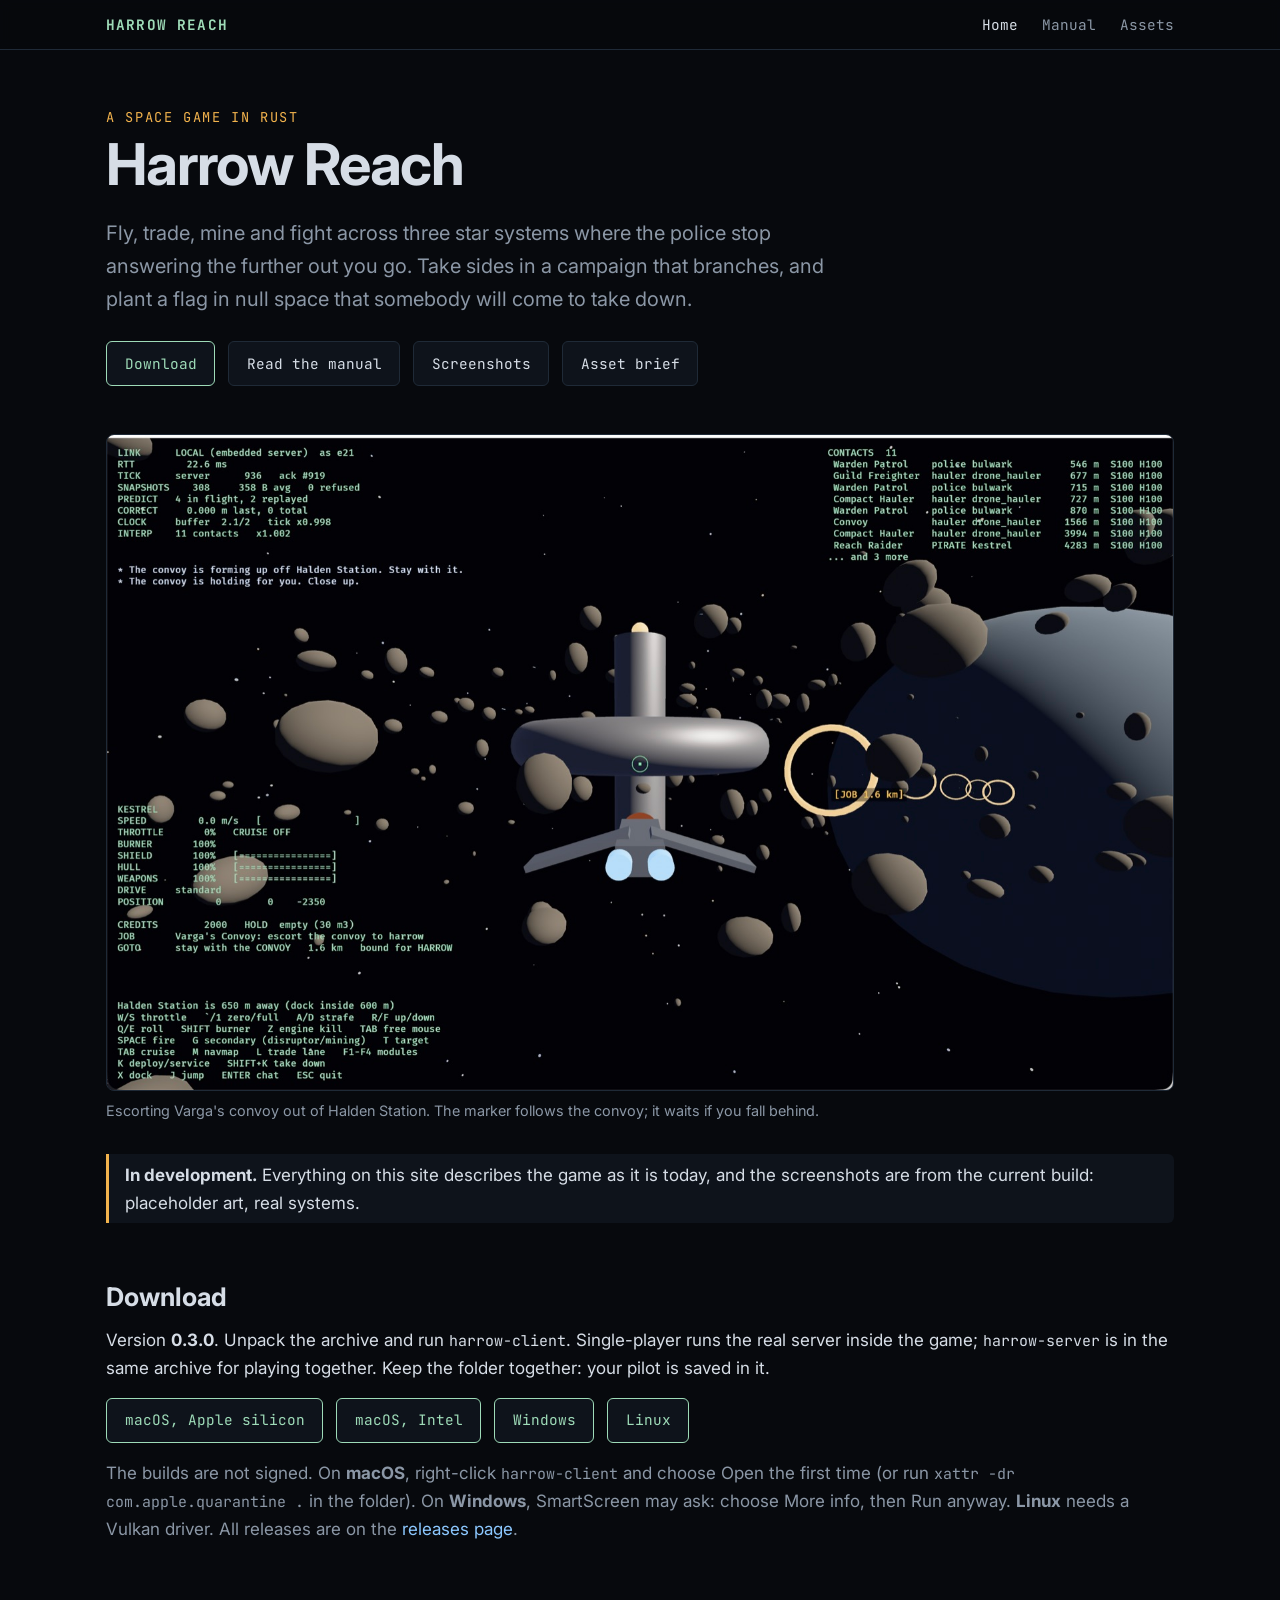
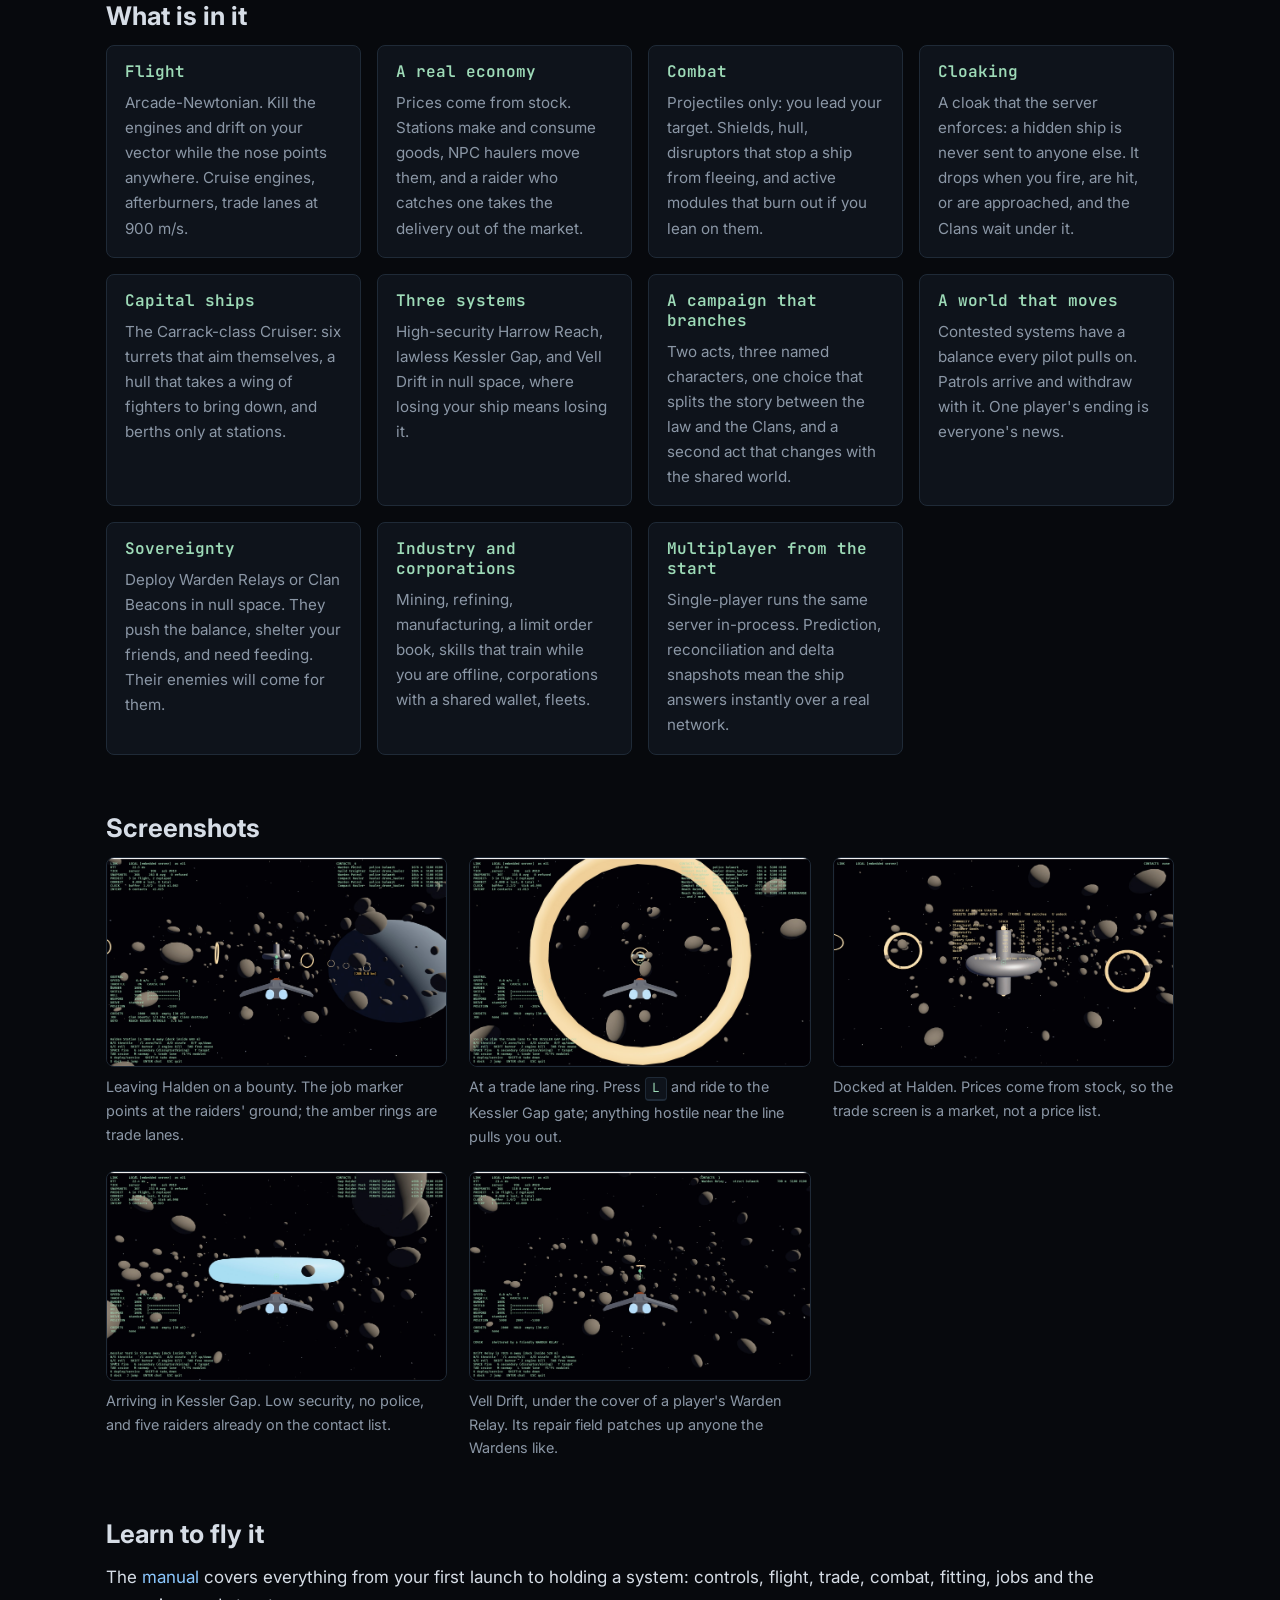
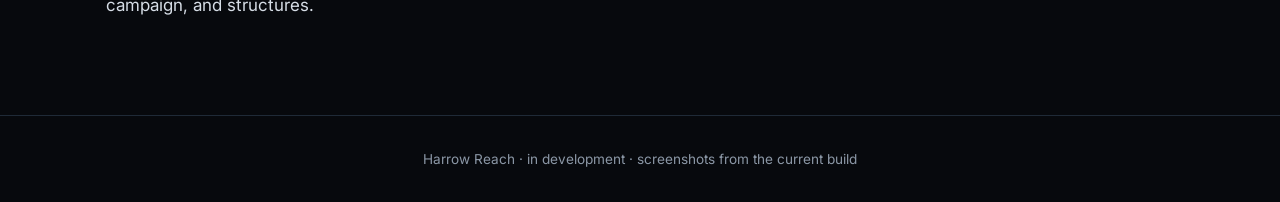
==== commit 1ce0ff00: "Download section: v0.3.0 Co-Authored-By: Claude Opus 5.5 (1M context) <noreply@anthropic.com>" ====
--- a/index.html
+++ b/index.html
@@ -50,16 +50,16 @@
 
     <h2 id="download">Download</h2>
     <p>
-      Version <strong>0.2.0</strong>. Unpack the archive and run
+      Version <strong>0.3.0</strong>. Unpack the archive and run
       <code>harrow-client</code>. Single-player runs the real server inside the
       game; <code>harrow-server</code> is in the same archive for playing
       together. Keep the folder together: your pilot is saved in it.
     </p>
     <div class="downloads">
-      <a class="button primary" href="https://github.com/rsantacroce/harrow-reach-site/releases/download/v0.2.0/harrow-reach-v0.2.0-macos-arm64.tar.gz">macOS, Apple silicon</a>
-      <a class="button primary" href="https://github.com/rsantacroce/harrow-reach-site/releases/download/v0.2.0/harrow-reach-v0.2.0-macos-x86_64.tar.gz">macOS, Intel</a>
-      <a class="button primary" href="https://github.com/rsantacroce/harrow-reach-site/releases/download/v0.2.0/harrow-reach-v0.2.0-windows-x86_64.zip">Windows</a>
-      <a class="button primary" href="https://github.com/rsantacroce/harrow-reach-site/releases/download/v0.2.0/harrow-reach-v0.2.0-linux-x86_64.tar.gz">Linux</a>
+      <a class="button primary" href="https://github.com/rsantacroce/harrow-reach-site/releases/download/v0.3.0/harrow-reach-v0.3.0-macos-arm64.tar.gz">macOS, Apple silicon</a>
+      <a class="button primary" href="https://github.com/rsantacroce/harrow-reach-site/releases/download/v0.3.0/harrow-reach-v0.3.0-macos-x86_64.tar.gz">macOS, Intel</a>
+      <a class="button primary" href="https://github.com/rsantacroce/harrow-reach-site/releases/download/v0.3.0/harrow-reach-v0.3.0-windows-x86_64.zip">Windows</a>
+      <a class="button primary" href="https://github.com/rsantacroce/harrow-reach-site/releases/download/v0.3.0/harrow-reach-v0.3.0-linux-x86_64.tar.gz">Linux</a>
     </div>
     <p class="muted" style="margin-top:1rem">
       The builds are not signed. On <strong>macOS</strong>, right-click
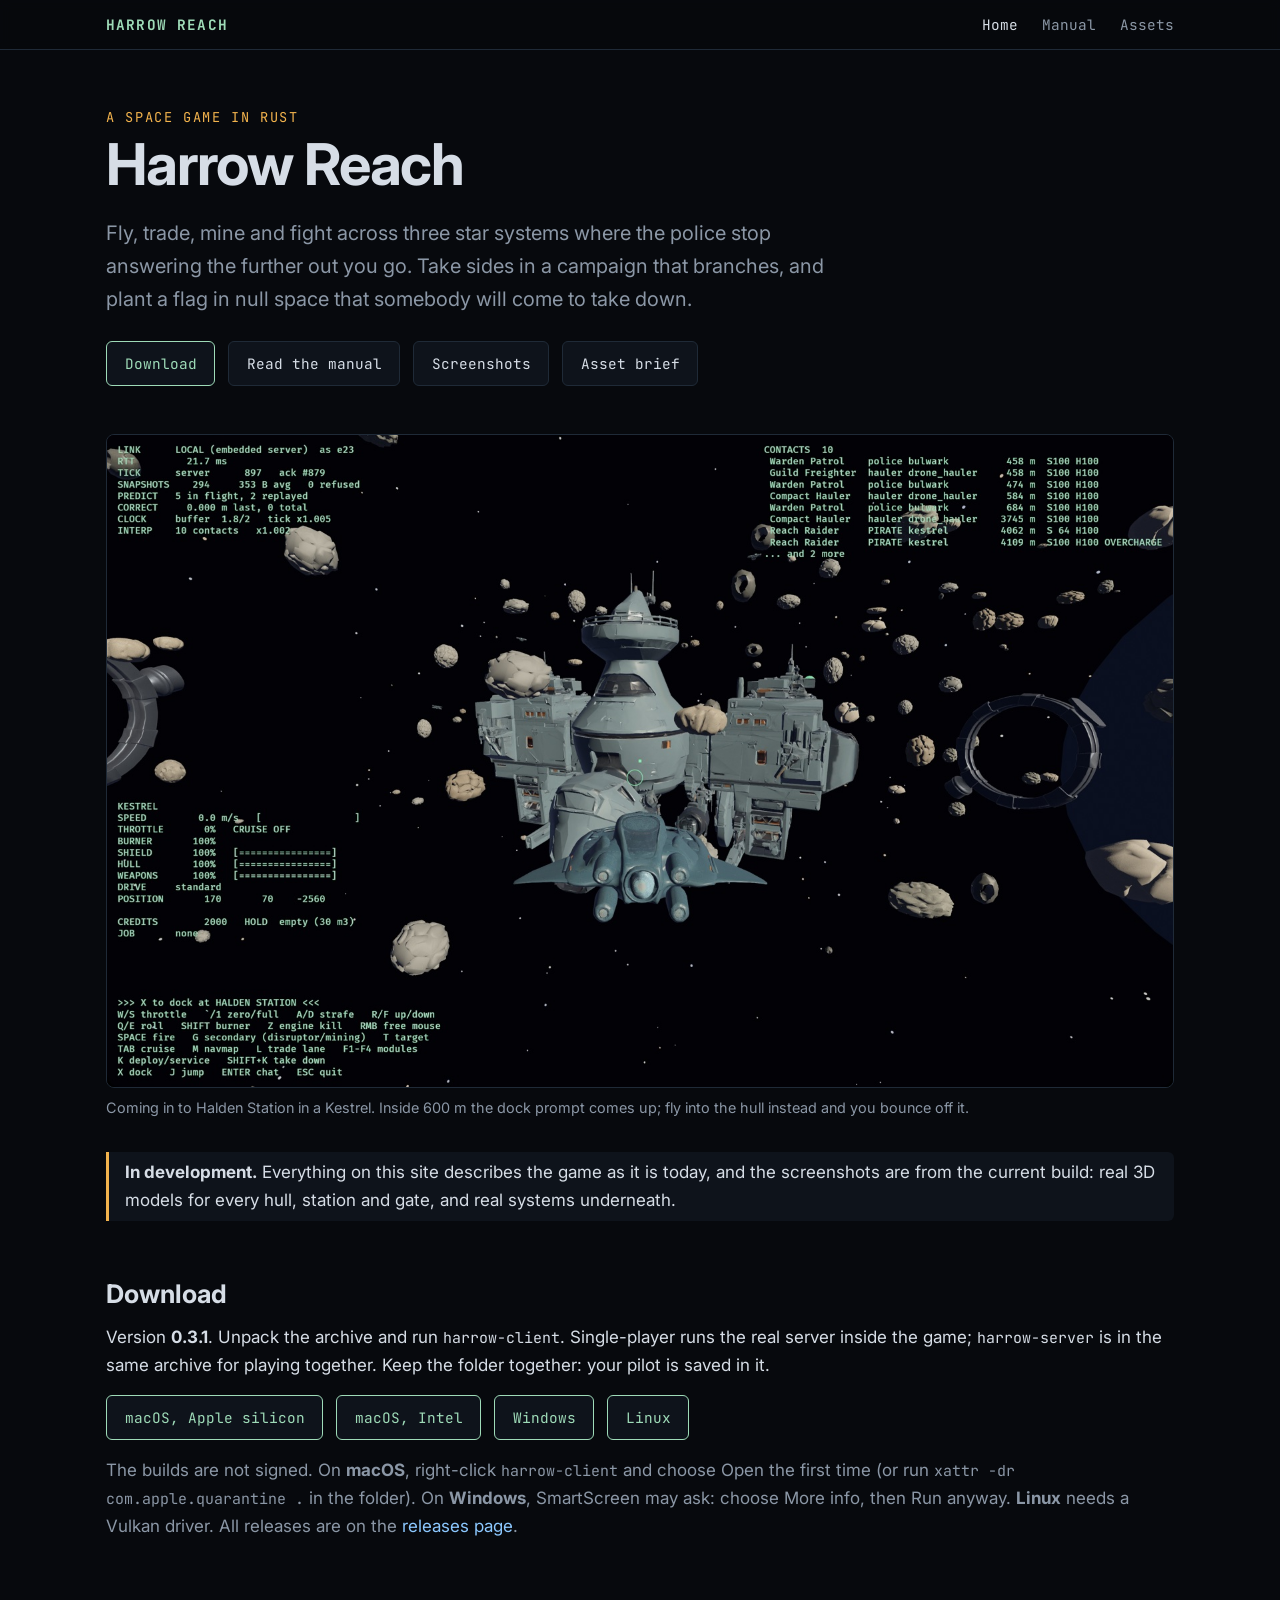
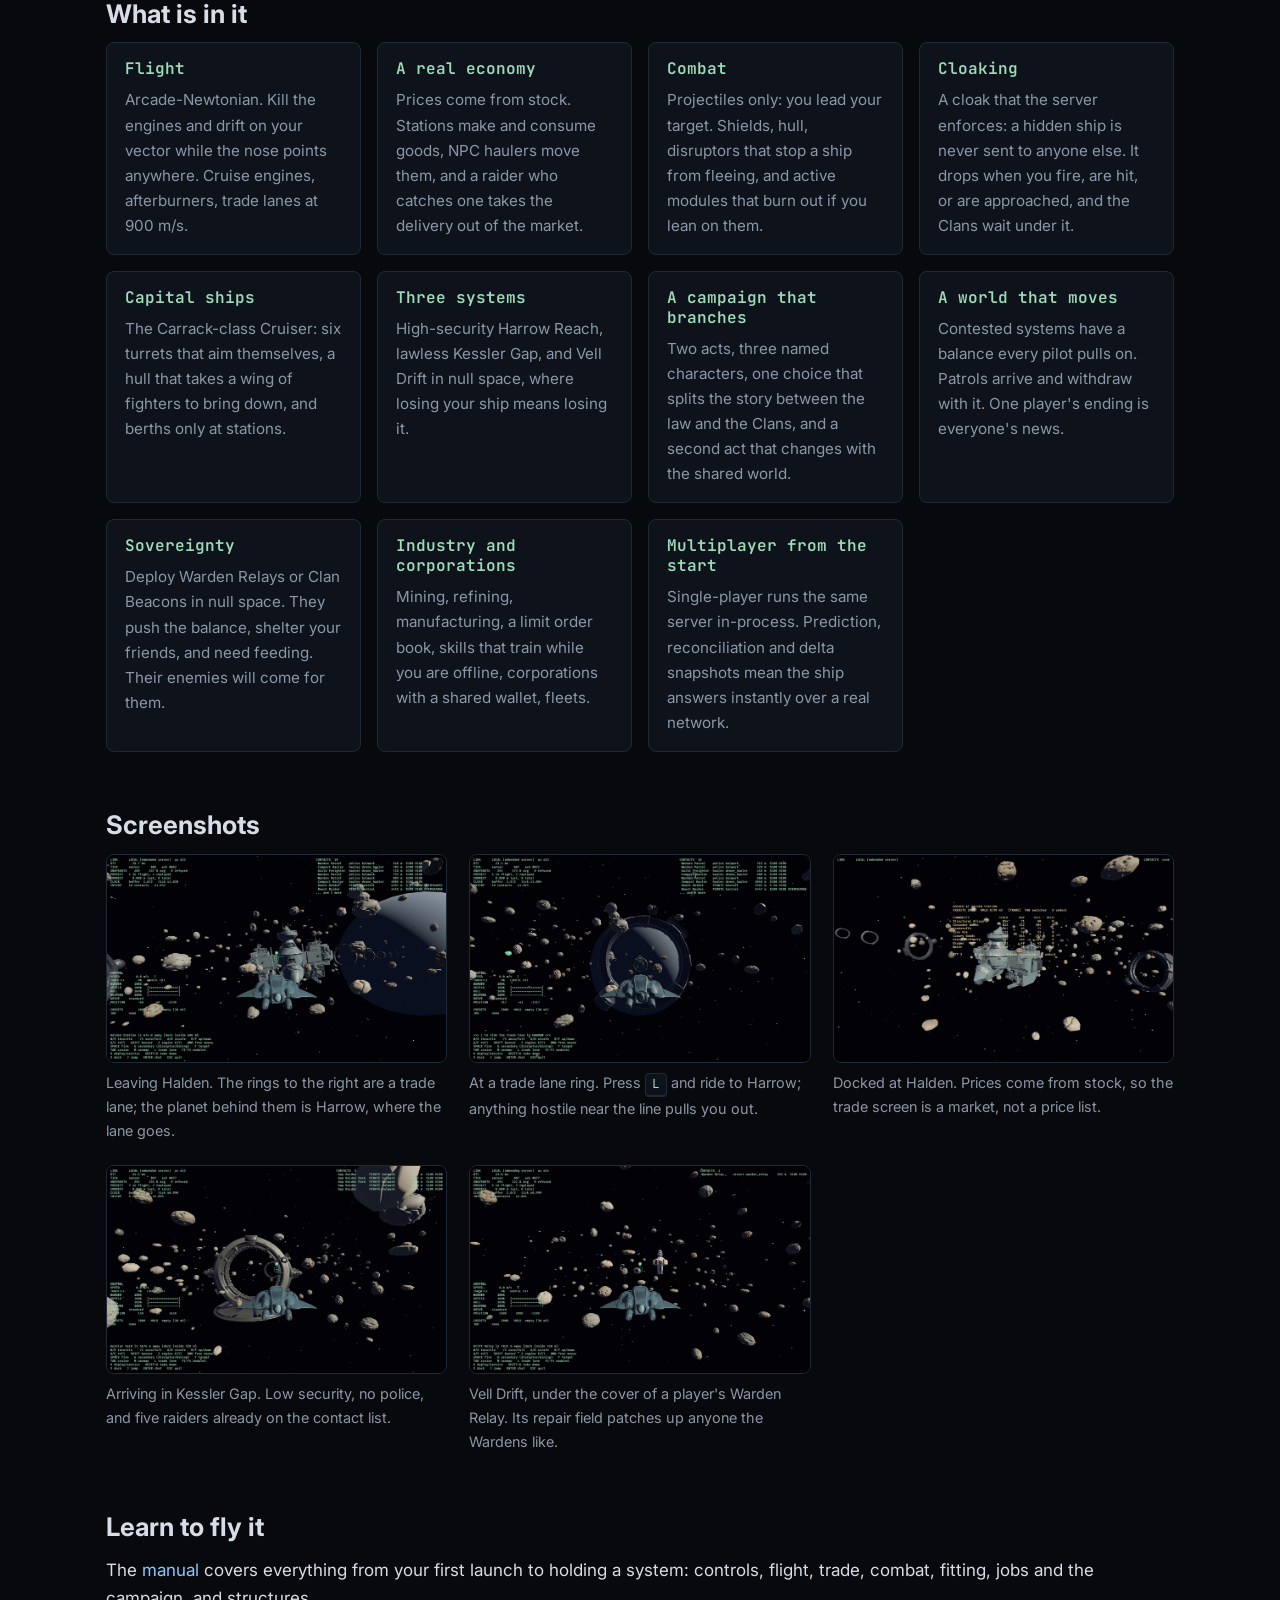
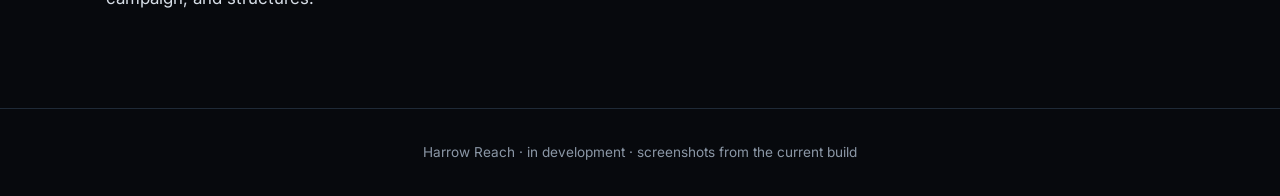
==== commit 5d070088: "v0.3.1: real models, new screenshots, backdrop brief Download section points at v0.3.1. All six scre" ====
--- a/index.html
+++ b/index.html
@@ -38,28 +38,28 @@
     </section>
 
     <figure class="shot-hero">
-      <img src="screenshots/02-convoy.jpg" alt="A Kestrel fighter beside Halden Station, escorting a Guild convoy; the HUD shows the job and a marker on the convoy." width="1600" height="982">
-      <figcaption>Escorting Varga's convoy out of Halden Station. The marker follows the convoy; it waits if you fall behind.</figcaption>
+      <img src="screenshots/02-convoy.jpg" alt="A Kestrel fighter a few hundred metres off Halden Station, trade lane rings to either side, the prompt to dock on the HUD." width="1600" height="978">
+      <figcaption>Coming in to Halden Station in a Kestrel. Inside 600 m the dock prompt comes up; fly into the hull instead and you bounce off it.</figcaption>
     </figure>
 
     <p class="status" style="margin-top:2rem">
       <strong>In development.</strong> Everything on this site describes the
       game as it is today, and the screenshots are from the current build:
-      placeholder art, real systems.
+      real 3D models for every hull, station and gate, and real systems underneath.
     </p>
 
     <h2 id="download">Download</h2>
     <p>
-      Version <strong>0.3.0</strong>. Unpack the archive and run
+      Version <strong>0.3.1</strong>. Unpack the archive and run
       <code>harrow-client</code>. Single-player runs the real server inside the
       game; <code>harrow-server</code> is in the same archive for playing
       together. Keep the folder together: your pilot is saved in it.
     </p>
     <div class="downloads">
-      <a class="button primary" href="https://github.com/rsantacroce/harrow-reach-site/releases/download/v0.3.0/harrow-reach-v0.3.0-macos-arm64.tar.gz">macOS, Apple silicon</a>
-      <a class="button primary" href="https://github.com/rsantacroce/harrow-reach-site/releases/download/v0.3.0/harrow-reach-v0.3.0-macos-x86_64.tar.gz">macOS, Intel</a>
-      <a class="button primary" href="https://github.com/rsantacroce/harrow-reach-site/releases/download/v0.3.0/harrow-reach-v0.3.0-windows-x86_64.zip">Windows</a>
-      <a class="button primary" href="https://github.com/rsantacroce/harrow-reach-site/releases/download/v0.3.0/harrow-reach-v0.3.0-linux-x86_64.tar.gz">Linux</a>
+      <a class="button primary" href="https://github.com/rsantacroce/harrow-reach-site/releases/download/v0.3.1/harrow-reach-v0.3.1-macos-arm64.tar.gz">macOS, Apple silicon</a>
+      <a class="button primary" href="https://github.com/rsantacroce/harrow-reach-site/releases/download/v0.3.1/harrow-reach-v0.3.1-macos-x86_64.tar.gz">macOS, Intel</a>
+      <a class="button primary" href="https://github.com/rsantacroce/harrow-reach-site/releases/download/v0.3.1/harrow-reach-v0.3.1-windows-x86_64.zip">Windows</a>
+      <a class="button primary" href="https://github.com/rsantacroce/harrow-reach-site/releases/download/v0.3.1/harrow-reach-v0.3.1-linux-x86_64.tar.gz">Linux</a>
     </div>
     <p class="muted" style="margin-top:1rem">
       The builds are not signed. On <strong>macOS</strong>, right-click
@@ -88,23 +88,23 @@
     <h2 id="screenshots">Screenshots</h2>
     <div class="gallery">
       <figure>
-        <a href="screenshots/01-halden.jpg"><img src="screenshots/01-halden.jpg" alt="Launching from near Halden Station with a bounty job; the HUD points at the raider patrols 5.8 km away." loading="lazy" width="1600" height="982"></a>
-        <figcaption>Leaving Halden on a bounty. The job marker points at the raiders' ground; the amber rings are trade lanes.</figcaption>
+        <a href="screenshots/01-halden.jpg"><img src="screenshots/01-halden.jpg" alt="A Kestrel fighter near Halden Station, with the trade lane rings and the planet Harrow beyond it." loading="lazy" width="1600" height="978"></a>
+        <figcaption>Leaving Halden. The rings to the right are a trade lane; the planet behind them is Harrow, where the lane goes.</figcaption>
       </figure>
       <figure>
-        <a href="screenshots/03-lane.jpg"><img src="screenshots/03-lane.jpg" alt="At the ring of a trade lane, lined up toward the Kessler Gap gate." loading="lazy" width="1600" height="982"></a>
-        <figcaption>At a trade lane ring. Press <kbd>L</kbd> and ride to the Kessler Gap gate; anything hostile near the line pulls you out.</figcaption>
+        <a href="screenshots/03-lane.jpg"><img src="screenshots/03-lane.jpg" alt="Lined up at the first ring of a trade lane, the HUD offering the ride to Harrow." loading="lazy" width="1600" height="978"></a>
+        <figcaption>At a trade lane ring. Press <kbd>L</kbd> and ride to Harrow; anything hostile near the line pulls you out.</figcaption>
       </figure>
       <figure>
-        <a href="screenshots/04-docked.jpg"><img src="screenshots/04-docked.jpg" alt="Docked at Halden Station, the trade screen listing commodities with stock and prices." loading="lazy" width="1600" height="982"></a>
+        <a href="screenshots/04-docked.jpg"><img src="screenshots/04-docked.jpg" alt="Docked at Halden Station, the trade screen listing commodities with stock and prices over a view of the station." loading="lazy" width="1600" height="978"></a>
         <figcaption>Docked at Halden. Prices come from stock, so the trade screen is a market, not a price list.</figcaption>
       </figure>
       <figure>
-        <a href="screenshots/05-kessler.jpg"><img src="screenshots/05-kessler.jpg" alt="Arriving in Kessler Gap beside the gate, with five Gap Raiders on the contact list." loading="lazy" width="1600" height="982"></a>
+        <a href="screenshots/05-kessler.jpg"><img src="screenshots/05-kessler.jpg" alt="Arriving in Kessler Gap beside the gate, with five Gap Raiders on the contact list." loading="lazy" width="1600" height="978"></a>
         <figcaption>Arriving in Kessler Gap. Low security, no police, and five raiders already on the contact list.</figcaption>
       </figure>
       <figure>
-        <a href="screenshots/06-drift.jpg"><img src="screenshots/06-drift.jpg" alt="In Vell Drift, sheltering under a friendly Warden Relay 700 m ahead." loading="lazy" width="1600" height="982"></a>
+        <a href="screenshots/06-drift.jpg"><img src="screenshots/06-drift.jpg" alt="In Vell Drift, a player-built Warden Relay 260 m ahead." loading="lazy" width="1600" height="978"></a>
         <figcaption>Vell Drift, under the cover of a player's Warden Relay. Its repair field patches up anyone the Wardens like.</figcaption>
       </figure>
     </div>
